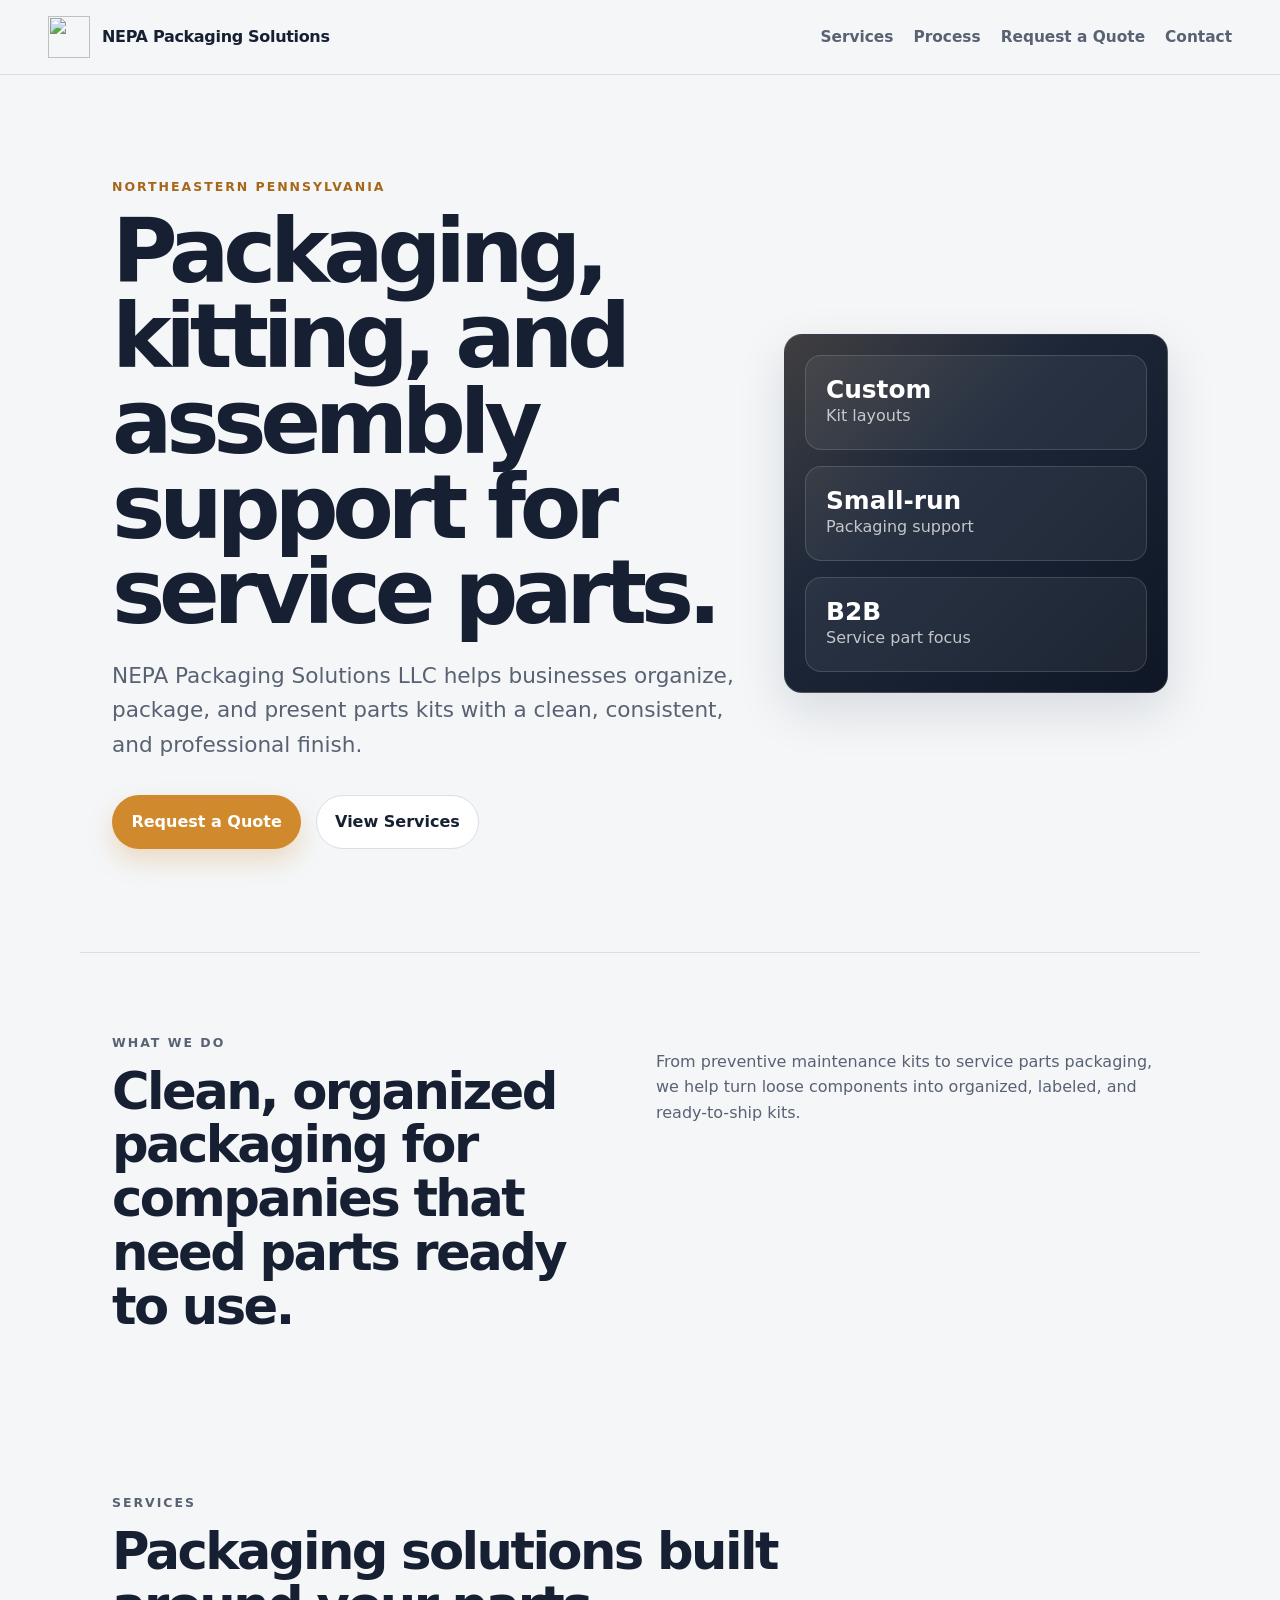
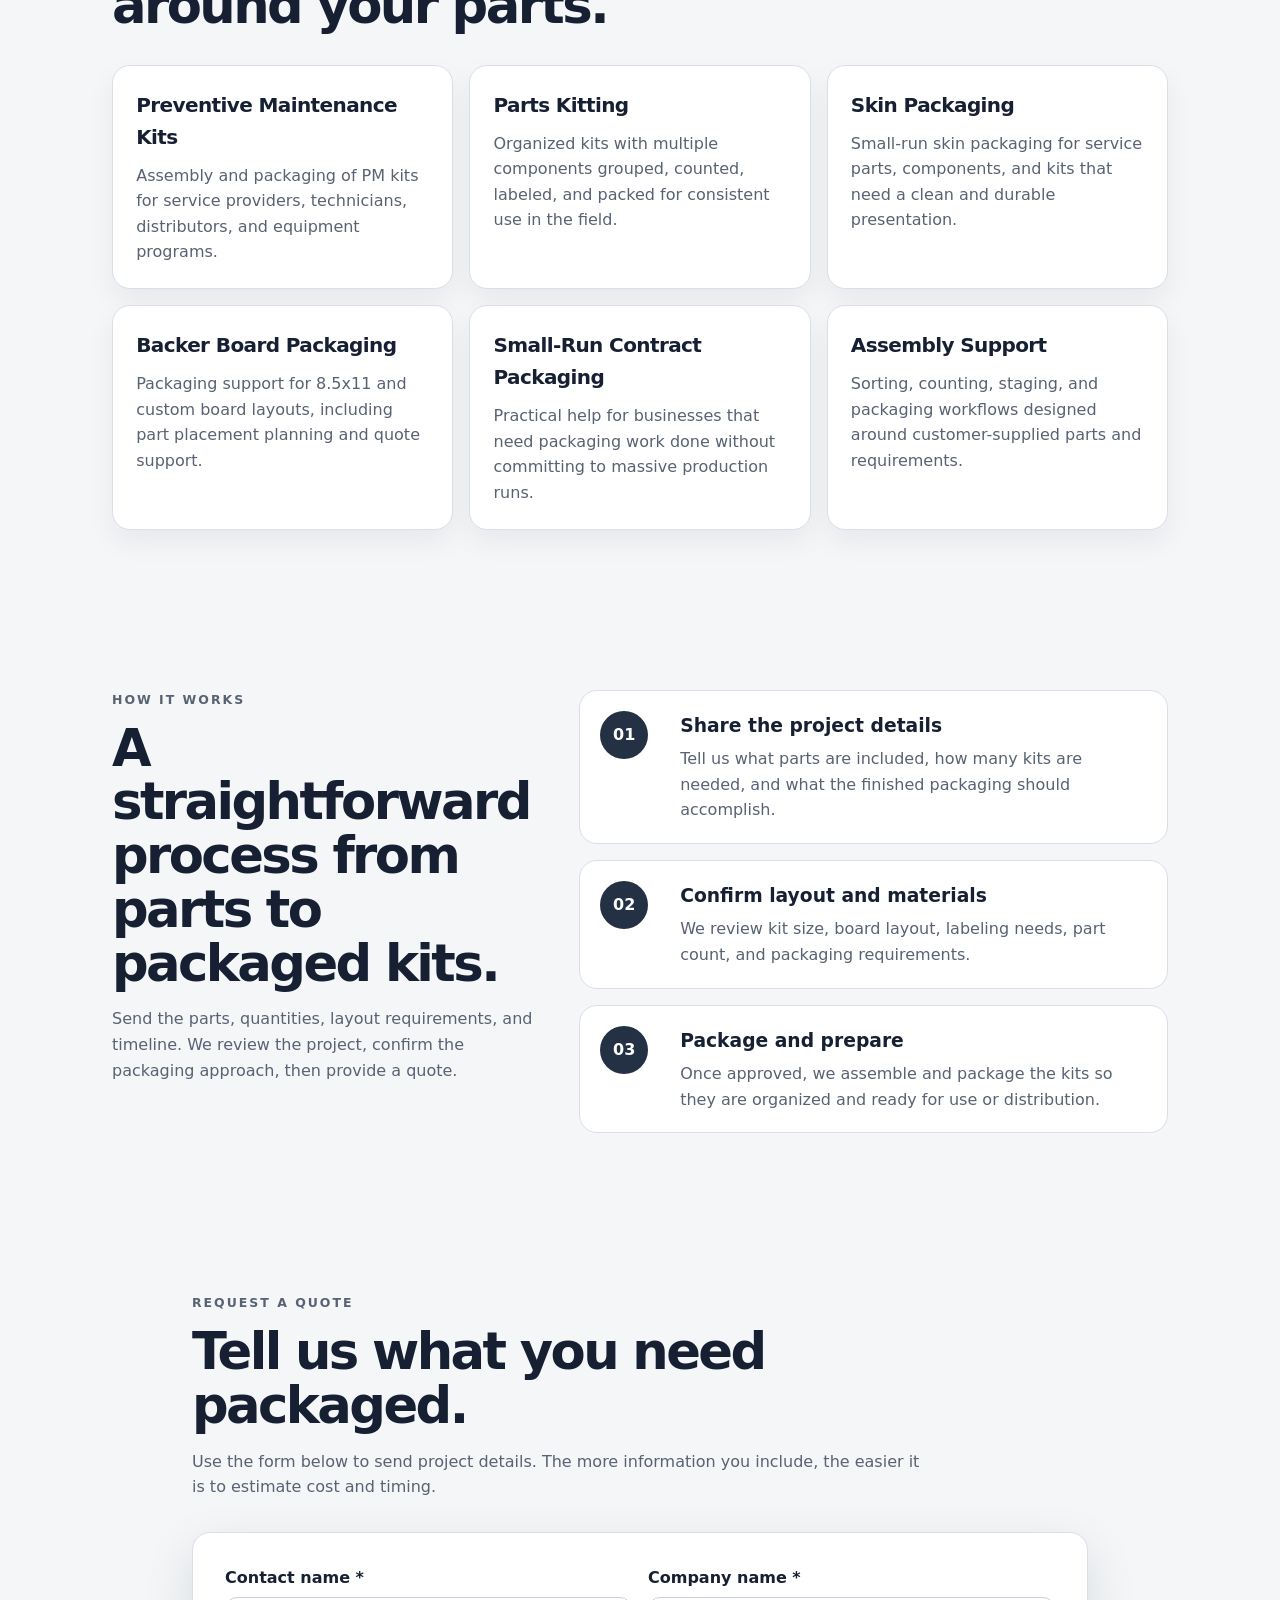
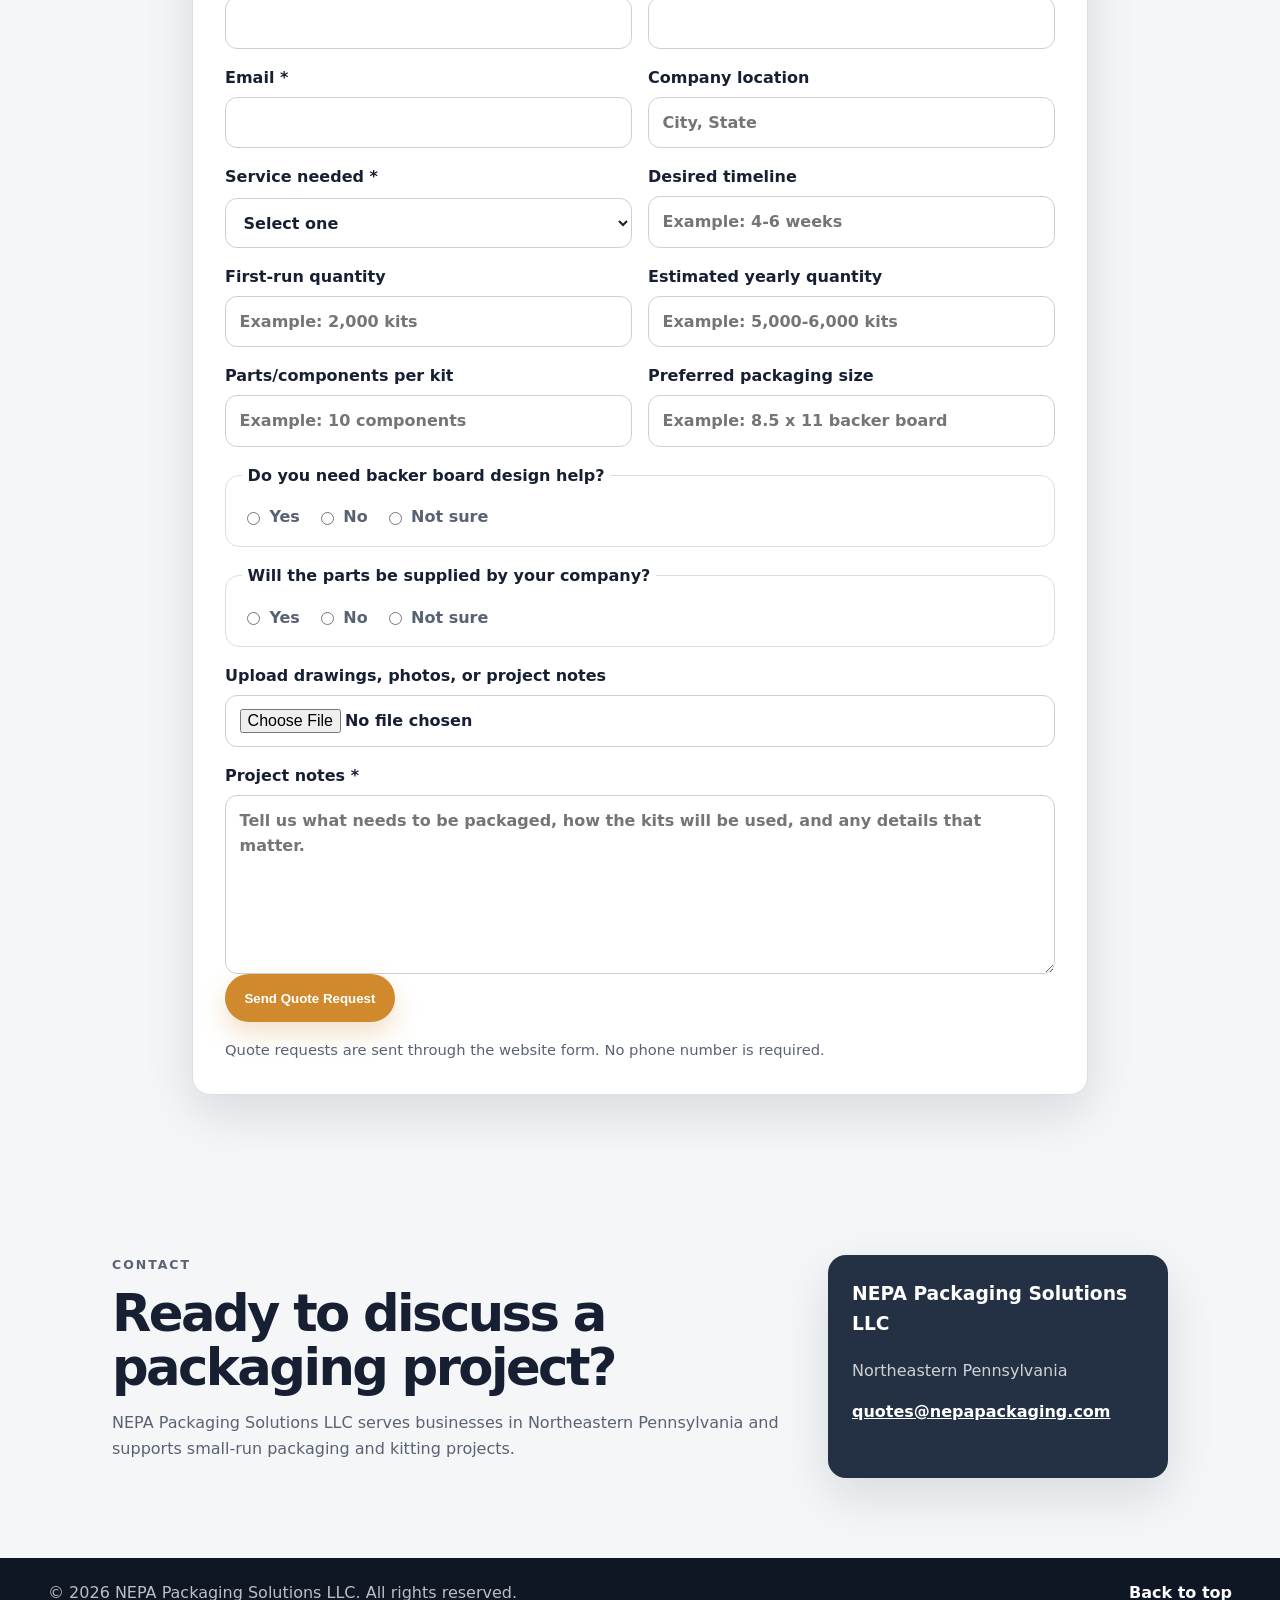
==== index.html @ ae26d5a8 "Add files via upload" ====
<!doctype html>
<html lang="en">
<head>
  <meta charset="utf-8">
  <meta name="viewport" content="width=device-width, initial-scale=1">
  <title>NEPA Packaging Solutions LLC | Packaging & Kitting Services</title>
  <meta name="description" content="NEPA Packaging Solutions LLC provides custom kitting, skin packaging, preventive maintenance kit assembly, and small-run packaging support in Northeastern Pennsylvania.">
  <meta name="theme-color" content="#172033">
  <link rel="icon" href="assets/mark.svg" type="image/svg+xml">
  <link rel="stylesheet" href="styles.css">
</head>
<body>
  <header class="site-header">
    <a class="brand" href="#top" aria-label="NEPA Packaging Solutions home">
      <img src="assets/mark.svg" alt="" class="brand-mark">
      <span>NEPA Packaging Solutions</span>
    </a>

    <button class="nav-toggle" aria-label="Open navigation" aria-expanded="false">
      <span></span>
      <span></span>
      <span></span>
    </button>

    <nav class="site-nav" aria-label="Main navigation">
      <a href="#services">Services</a>
      <a href="#process">Process</a>
      <a href="#quote">Request a Quote</a>
      <a href="#contact">Contact</a>
    </nav>
  </header>

  <main id="top">
    <section class="hero">
      <div class="hero-content">
        <p class="eyebrow">Northeastern Pennsylvania</p>
        <h1>Packaging, kitting, and assembly support for service parts.</h1>
        <p class="hero-copy">
          NEPA Packaging Solutions LLC helps businesses organize, package, and present parts kits with a clean, consistent, and professional finish.
        </p>
        <div class="hero-actions">
          <a class="button button-primary" href="#quote">Request a Quote</a>
          <a class="button button-secondary" href="#services">View Services</a>
        </div>
      </div>

      <div class="hero-card" aria-label="Service highlights">
        <div class="stat">
          <strong>Custom</strong>
          <span>Kit layouts</span>
        </div>
        <div class="stat">
          <strong>Small-run</strong>
          <span>Packaging support</span>
        </div>
        <div class="stat">
          <strong>B2B</strong>
          <span>Service part focus</span>
        </div>
      </div>
    </section>

    <section class="section intro">
      <div>
        <p class="eyebrow">What we do</p>
        <h2>Clean, organized packaging for companies that need parts ready to use.</h2>
      </div>
      <p>
        From preventive maintenance kits to service parts packaging, we help turn loose components into organized, labeled, and ready-to-ship kits.
      </p>
    </section>

    <section class="section" id="services">
      <div class="section-heading">
        <p class="eyebrow">Services</p>
        <h2>Packaging solutions built around your parts.</h2>
      </div>

      <div class="card-grid">
        <article class="service-card">
          <h3>Preventive Maintenance Kits</h3>
          <p>Assembly and packaging of PM kits for service providers, technicians, distributors, and equipment programs.</p>
        </article>

        <article class="service-card">
          <h3>Parts Kitting</h3>
          <p>Organized kits with multiple components grouped, counted, labeled, and packed for consistent use in the field.</p>
        </article>

        <article class="service-card">
          <h3>Skin Packaging</h3>
          <p>Small-run skin packaging for service parts, components, and kits that need a clean and durable presentation.</p>
        </article>

        <article class="service-card">
          <h3>Backer Board Packaging</h3>
          <p>Packaging support for 8.5x11 and custom board layouts, including part placement planning and quote support.</p>
        </article>

        <article class="service-card">
          <h3>Small-Run Contract Packaging</h3>
          <p>Practical help for businesses that need packaging work done without committing to massive production runs.</p>
        </article>

        <article class="service-card">
          <h3>Assembly Support</h3>
          <p>Sorting, counting, staging, and packaging workflows designed around customer-supplied parts and requirements.</p>
        </article>
      </div>
    </section>

    <section class="section split" id="process">
      <div>
        <p class="eyebrow">How it works</p>
        <h2>A straightforward process from parts to packaged kits.</h2>
        <p>
          Send the parts, quantities, layout requirements, and timeline. We review the project, confirm the packaging approach, then provide a quote.
        </p>
      </div>

      <ol class="process-list">
        <li>
          <span>01</span>
          <div>
            <h3>Share the project details</h3>
            <p>Tell us what parts are included, how many kits are needed, and what the finished packaging should accomplish.</p>
          </div>
        </li>
        <li>
          <span>02</span>
          <div>
            <h3>Confirm layout and materials</h3>
            <p>We review kit size, board layout, labeling needs, part count, and packaging requirements.</p>
          </div>
        </li>
        <li>
          <span>03</span>
          <div>
            <h3>Package and prepare</h3>
            <p>Once approved, we assemble and package the kits so they are organized and ready for use or distribution.</p>
          </div>
        </li>
      </ol>
    </section>

    <section class="section quote-section" id="quote">
      <div class="section-heading">
        <p class="eyebrow">Request a quote</p>
        <h2>Tell us what you need packaged.</h2>
        <p>Use the form below to send project details. The more information you include, the easier it is to estimate cost and timing.</p>
      </div>

      <form class="quote-form" name="quote-request" method="POST" data-netlify="true" data-netlify-honeypot="bot-field" action="/thank-you.html" enctype="multipart/form-data">
        <input type="hidden" name="form-name" value="quote-request">
        <p class="hidden">
          <label>Do not fill this out: <input name="bot-field"></label>
        </p>

        <div class="form-grid">
          <label>
            Contact name *
            <input type="text" name="contact-name" autocomplete="name" required>
          </label>

          <label>
            Company name *
            <input type="text" name="company-name" autocomplete="organization" required>
          </label>

          <label>
            Email *
            <input type="email" name="email" autocomplete="email" required>
          </label>

          <label>
            Company location
            <input type="text" name="company-location" placeholder="City, State">
          </label>

          <label>
            Service needed *
            <select name="service-needed" required>
              <option value="">Select one</option>
              <option>Preventive maintenance kit assembly</option>
              <option>Parts kitting</option>
              <option>Skin packaging</option>
              <option>Backer board packaging</option>
              <option>Small-run contract packaging</option>
              <option>Not sure yet</option>
            </select>
          </label>

          <label>
            Desired timeline
            <input type="text" name="timeline" placeholder="Example: 4-6 weeks">
          </label>

          <label>
            First-run quantity
            <input type="text" name="first-run-quantity" placeholder="Example: 2,000 kits">
          </label>

          <label>
            Estimated yearly quantity
            <input type="text" name="yearly-quantity" placeholder="Example: 5,000-6,000 kits">
          </label>

          <label>
            Parts/components per kit
            <input type="text" name="parts-per-kit" placeholder="Example: 10 components">
          </label>

          <label>
            Preferred packaging size
            <input type="text" name="packaging-size" placeholder="Example: 8.5 x 11 backer board">
          </label>
        </div>

        <fieldset>
          <legend>Do you need backer board design help?</legend>
          <label class="radio-option"><input type="radio" name="design-help" value="Yes"> Yes</label>
          <label class="radio-option"><input type="radio" name="design-help" value="No"> No</label>
          <label class="radio-option"><input type="radio" name="design-help" value="Not sure"> Not sure</label>
        </fieldset>

        <fieldset>
          <legend>Will the parts be supplied by your company?</legend>
          <label class="radio-option"><input type="radio" name="parts-supplied" value="Yes"> Yes</label>
          <label class="radio-option"><input type="radio" name="parts-supplied" value="No"> No</label>
          <label class="radio-option"><input type="radio" name="parts-supplied" value="Not sure"> Not sure</label>
        </fieldset>

        <label>
          Upload drawings, photos, or project notes
          <input type="file" name="project-file" accept=".pdf,.jpg,.jpeg,.png,.doc,.docx,.xls,.xlsx">
        </label>

        <label>
          Project notes *
          <textarea name="project-notes" rows="6" placeholder="Tell us what needs to be packaged, how the kits will be used, and any details that matter." required></textarea>
        </label>

        <button class="button button-primary" type="submit">Send Quote Request</button>
        <p class="form-note">Quote requests are sent through the website form. No phone number is required.</p>
      </form>
    </section>

    <section class="section contact-section" id="contact">
      <div>
        <p class="eyebrow">Contact</p>
        <h2>Ready to discuss a packaging project?</h2>
        <p>
          NEPA Packaging Solutions LLC serves businesses in Northeastern Pennsylvania and supports small-run packaging and kitting projects.
        </p>
      </div>

      <div class="contact-card">
        <h3>NEPA Packaging Solutions LLC</h3>
        <p>Northeastern Pennsylvania</p>
        <p><a href="mailto:quotes@nepapackaging.com">quotes@nepapackaging.com</a></p>
      </div>
    </section>
  </main>

  <footer class="site-footer">
    <p>&copy; <span id="year"></span> NEPA Packaging Solutions LLC. All rights reserved.</p>
    <a href="#top">Back to top</a>
  </footer>

  <script src="script.js"></script>
</body>
</html>
---- styles.css ----
:root {
  --bg: #f4f6f8;
  --surface: #ffffff;
  --ink: #172033;
  --muted: #596273;
  --line: #d9dee8;
  --accent: #d08a2d;
  --accent-dark: #a76719;
  --industrial: #243044;
  --industrial-2: #0f1725;
  --success: #1f6f4a;
  --shadow: 0 18px 50px rgba(15, 23, 37, 0.12);
  --radius: 18px;
  --max-width: 1120px;
}

* {
  box-sizing: border-box;
}

html {
  scroll-behavior: smooth;
}

body {
  margin: 0;
  font-family: ui-sans-serif, system-ui, -apple-system, BlinkMacSystemFont, "Segoe UI", sans-serif;
  color: var(--ink);
  background: var(--bg);
  line-height: 1.6;
}

img {
  max-width: 100%;
  display: block;
}

a {
  color: inherit;
}

.site-header {
  position: sticky;
  top: 0;
  z-index: 20;
  display: flex;
  align-items: center;
  justify-content: space-between;
  gap: 1.5rem;
  padding: 1rem clamp(1rem, 4vw, 3rem);
  background: rgba(244, 246, 248, 0.92);
  border-bottom: 1px solid var(--line);
  backdrop-filter: blur(14px);
}

.brand {
  display: inline-flex;
  align-items: center;
  gap: 0.75rem;
  text-decoration: none;
  font-weight: 800;
  letter-spacing: -0.02em;
}

.brand-mark {
  width: 42px;
  height: 42px;
}

.site-nav {
  display: flex;
  align-items: center;
  gap: 1.25rem;
  color: var(--muted);
  font-size: 0.96rem;
  font-weight: 650;
}

.site-nav a {
  text-decoration: none;
}

.site-nav a:hover {
  color: var(--ink);
}

.nav-toggle {
  display: none;
  width: 44px;
  height: 44px;
  border: 1px solid var(--line);
  border-radius: 12px;
  background: var(--surface);
}

.nav-toggle span {
  display: block;
  width: 20px;
  height: 2px;
  margin: 4px auto;
  background: var(--ink);
  border-radius: 999px;
}

.hero {
  display: grid;
  grid-template-columns: minmax(0, 1.25fr) minmax(280px, 0.75fr);
  align-items: center;
  gap: 2rem;
  max-width: var(--max-width);
  margin: 0 auto;
  padding: clamp(4rem, 8vw, 7rem) clamp(1rem, 4vw, 2rem);
}

.hero-content h1 {
  max-width: 760px;
  margin: 0;
  font-size: clamp(2.5rem, 7vw, 5.8rem);
  line-height: 0.95;
  letter-spacing: -0.07em;
}

.hero-copy {
  max-width: 650px;
  margin: 1.5rem 0 0;
  color: var(--muted);
  font-size: clamp(1.08rem, 2vw, 1.35rem);
}

.eyebrow {
  margin: 0 0 0.75rem;
  color: var(--accent-dark);
  font-size: 0.78rem;
  font-weight: 850;
  letter-spacing: 0.16em;
  text-transform: uppercase;
}

.hero-actions {
  display: flex;
  flex-wrap: wrap;
  gap: 0.9rem;
  margin-top: 2rem;
}

.button {
  display: inline-flex;
  align-items: center;
  justify-content: center;
  min-height: 48px;
  padding: 0.85rem 1.15rem;
  border: 1px solid transparent;
  border-radius: 999px;
  font-weight: 800;
  text-decoration: none;
  cursor: pointer;
  transition: transform 160ms ease, box-shadow 160ms ease, background 160ms ease;
}

.button:hover {
  transform: translateY(-1px);
}

.button-primary {
  color: #ffffff;
  background: var(--accent);
  box-shadow: 0 12px 24px rgba(208, 138, 45, 0.25);
}

.button-primary:hover {
  background: var(--accent-dark);
}

.button-secondary {
  color: var(--ink);
  border-color: var(--line);
  background: var(--surface);
}

.hero-card {
  display: grid;
  gap: 1rem;
  padding: 1.25rem;
  border: 1px solid rgba(255,255,255,0.12);
  border-radius: var(--radius);
  background:
    linear-gradient(135deg, rgba(208, 138, 45, 0.16), transparent 40%),
    linear-gradient(135deg, var(--industrial), var(--industrial-2));
  box-shadow: var(--shadow);
}

.stat {
  padding: 1.25rem;
  border: 1px solid rgba(255,255,255,0.14);
  border-radius: 16px;
  background: rgba(255,255,255,0.06);
  color: #ffffff;
}

.stat strong {
  display: block;
  font-size: 1.55rem;
  line-height: 1.1;
}

.stat span {
  color: rgba(255,255,255,0.72);
}

.section {
  max-width: var(--max-width);
  margin: 0 auto;
  padding: clamp(3rem, 7vw, 5rem) clamp(1rem, 4vw, 2rem);
}

.intro {
  display: grid;
  grid-template-columns: 1fr 1fr;
  gap: 2rem;
  border-top: 1px solid var(--line);
}

.section h2 {
  margin: 0;
  font-size: clamp(2rem, 4vw, 3.4rem);
  line-height: 1.05;
  letter-spacing: -0.05em;
}

.section p {
  color: var(--muted);
}

.section-heading {
  max-width: 740px;
  margin-bottom: 2rem;
}

.card-grid {
  display: grid;
  grid-template-columns: repeat(3, minmax(0, 1fr));
  gap: 1rem;
}

.service-card {
  padding: 1.45rem;
  border: 1px solid var(--line);
  border-radius: var(--radius);
  background: var(--surface);
  box-shadow: 0 12px 28px rgba(15, 23, 37, 0.06);
}

.service-card h3 {
  margin: 0 0 0.6rem;
  font-size: 1.25rem;
  letter-spacing: -0.03em;
}

.service-card p {
  margin: 0;
}

.split {
  display: grid;
  grid-template-columns: 0.85fr 1.15fr;
  gap: 2rem;
  align-items: start;
}

.process-list {
  display: grid;
  gap: 1rem;
  padding: 0;
  margin: 0;
  list-style: none;
}

.process-list li {
  display: grid;
  grid-template-columns: 64px 1fr;
  gap: 1rem;
  padding: 1.25rem;
  border: 1px solid var(--line);
  border-radius: var(--radius);
  background: var(--surface);
}

.process-list span {
  display: inline-flex;
  align-items: center;
  justify-content: center;
  width: 48px;
  height: 48px;
  border-radius: 999px;
  color: #ffffff;
  background: var(--industrial);
  font-weight: 850;
}

.process-list h3 {
  margin: 0 0 0.35rem;
}

.process-list p {
  margin: 0;
}

.quote-section {
  max-width: 960px;
}

.quote-form {
  padding: clamp(1rem, 4vw, 2rem);
  border: 1px solid var(--line);
  border-radius: var(--radius);
  background: var(--surface);
  box-shadow: var(--shadow);
}

.form-grid {
  display: grid;
  grid-template-columns: repeat(2, minmax(0, 1fr));
  gap: 1rem;
}

label,
legend {
  font-weight: 750;
}

label {
  display: grid;
  gap: 0.4rem;
}

input,
select,
textarea {
  width: 100%;
  min-height: 46px;
  padding: 0.75rem 0.85rem;
  border: 1px solid #c9cfdb;
  border-radius: 12px;
  color: var(--ink);
  background: #ffffff;
  font: inherit;
}

textarea {
  resize: vertical;
}

input:focus,
select:focus,
textarea:focus {
  outline: 3px solid rgba(208, 138, 45, 0.22);
  border-color: var(--accent);
}

fieldset {
  display: flex;
  flex-wrap: wrap;
  gap: 0.75rem 1rem;
  margin: 1rem 0;
  padding: 1rem;
  border: 1px solid var(--line);
  border-radius: 14px;
}

legend {
  padding: 0 0.35rem;
}

.radio-option {
  display: inline-flex;
  align-items: center;
  gap: 0.4rem;
  color: var(--muted);
  font-weight: 650;
}

.radio-option input {
  width: auto;
  min-height: auto;
}

.quote-form > label {
  margin-top: 1rem;
}

.form-note {
  margin: 1rem 0 0;
  font-size: 0.92rem;
}

.hidden {
  display: none;
}

.contact-section {
  display: grid;
  grid-template-columns: 1fr 340px;
  gap: 2rem;
  align-items: stretch;
}

.contact-card {
  padding: 1.5rem;
  border-radius: var(--radius);
  color: #ffffff;
  background: var(--industrial);
  box-shadow: var(--shadow);
}

.contact-card h3 {
  margin-top: 0;
}

.contact-card p {
  color: rgba(255,255,255,0.78);
}

.contact-card a {
  color: #ffffff;
  font-weight: 800;
}

.site-footer {
  display: flex;
  align-items: center;
  justify-content: space-between;
  gap: 1rem;
  padding: 1.4rem clamp(1rem, 4vw, 3rem);
  color: rgba(255,255,255,0.72);
  background: var(--industrial-2);
}

.site-footer p {
  margin: 0;
}

.site-footer a {
  color: #ffffff;
  text-decoration: none;
  font-weight: 750;
}

.thank-you-main {
  min-height: 70vh;
  display: grid;
  place-items: center;
  padding: 2rem;
}

.thank-you-card {
  max-width: 680px;
  padding: clamp(1.5rem, 5vw, 3rem);
  border-radius: var(--radius);
  background: var(--surface);
  box-shadow: var(--shadow);
  text-align: center;
}

.thank-you-card h1 {
  margin: 0;
  font-size: clamp(2.2rem, 6vw, 4rem);
  letter-spacing: -0.06em;
}

.thank-you-card p {
  color: var(--muted);
}

@media (max-width: 850px) {
  .nav-toggle {
    display: inline-block;
  }

  .site-nav {
    position: absolute;
    top: calc(100% + 1px);
    left: 0;
    right: 0;
    display: none;
    flex-direction: column;
    align-items: stretch;
    gap: 0;
    padding: 0.75rem;
    background: var(--surface);
    border-bottom: 1px solid var(--line);
  }

  .site-nav.is-open {
    display: flex;
  }

  .site-nav a {
    padding: 0.85rem;
    border-radius: 12px;
  }

  .hero,
  .intro,
  .split,
  .contact-section {
    grid-template-columns: 1fr;
  }

  .card-grid {
    grid-template-columns: repeat(2, minmax(0, 1fr));
  }

  .hero {
    padding-top: 3rem;
  }
}

@media (max-width: 560px) {
  .brand span {
    font-size: 0.95rem;
  }

  .card-grid,
  .form-grid {
    grid-template-columns: 1fr;
  }

  .hero-actions {
    flex-direction: column;
  }

  .button {
    width: 100%;
  }

  .process-list li {
    grid-template-columns: 1fr;
  }

  .site-footer {
    flex-direction: column;
    align-items: flex-start;
  }
}
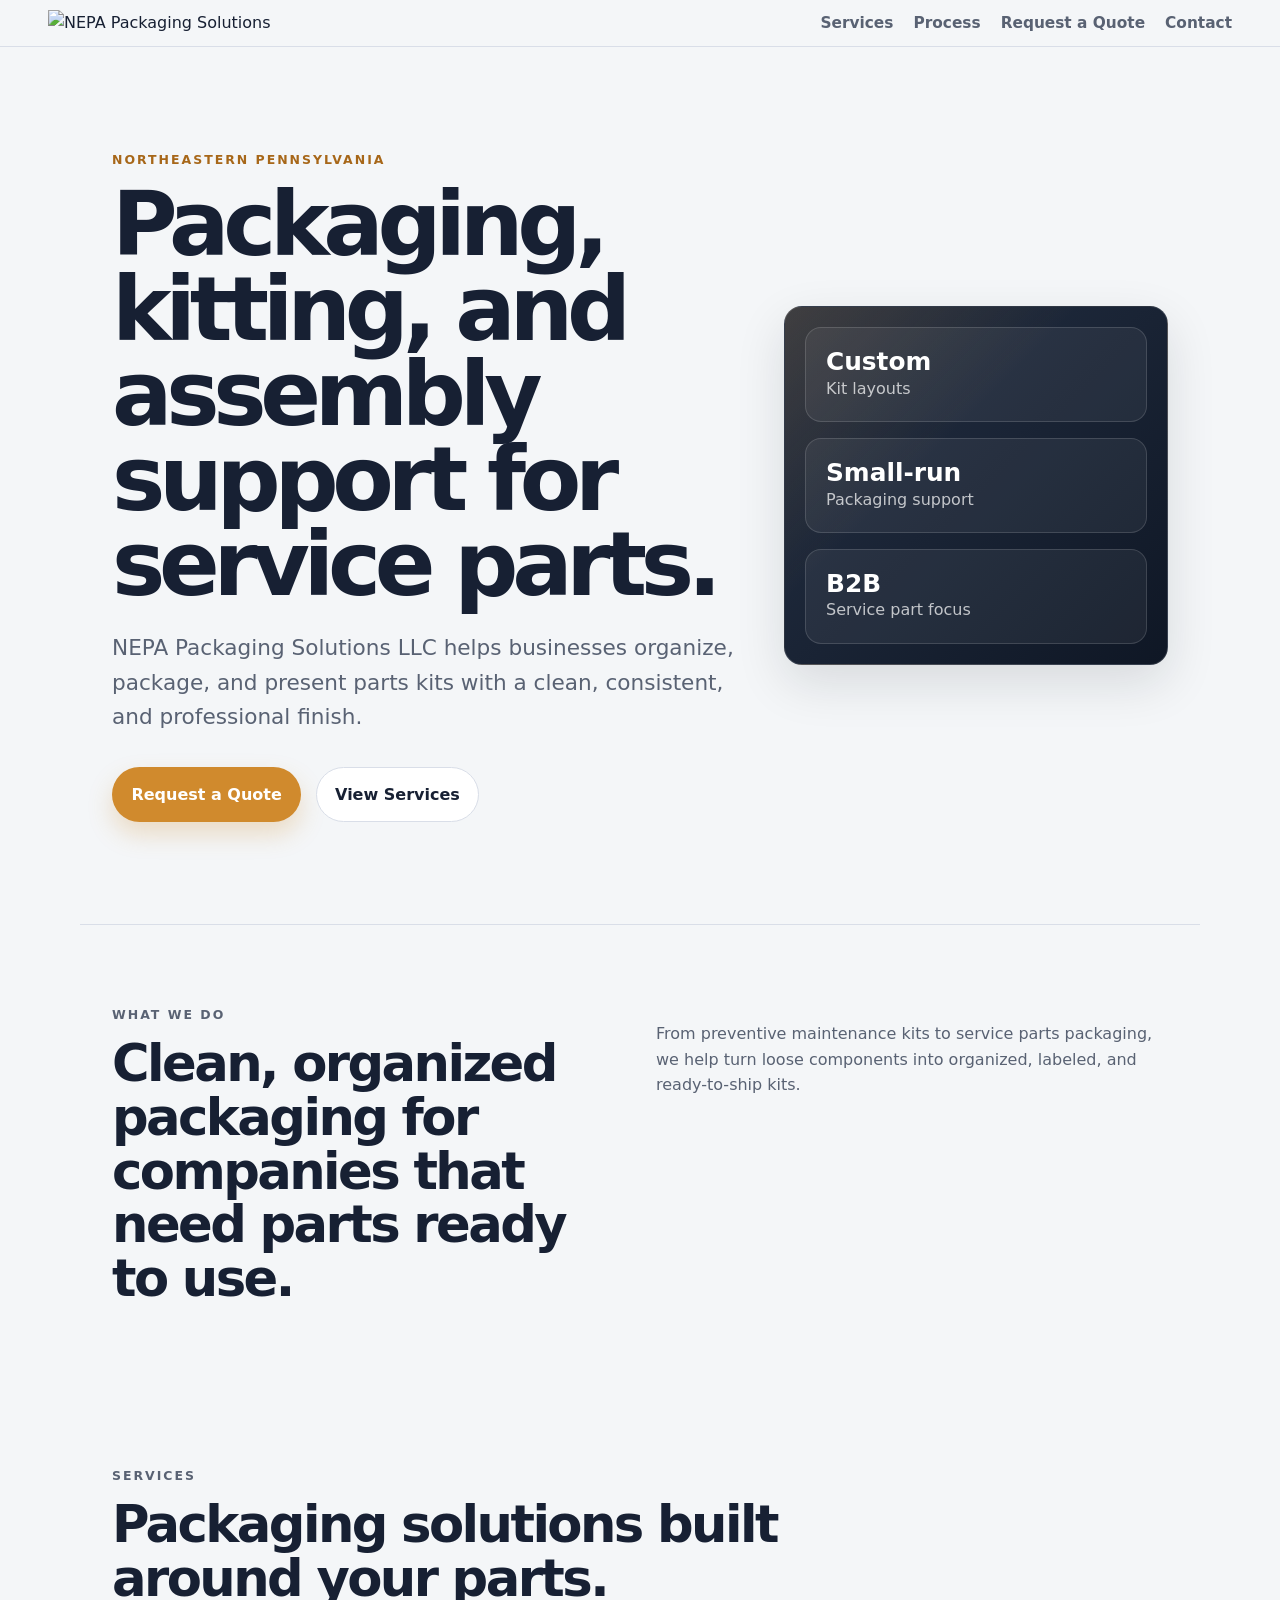
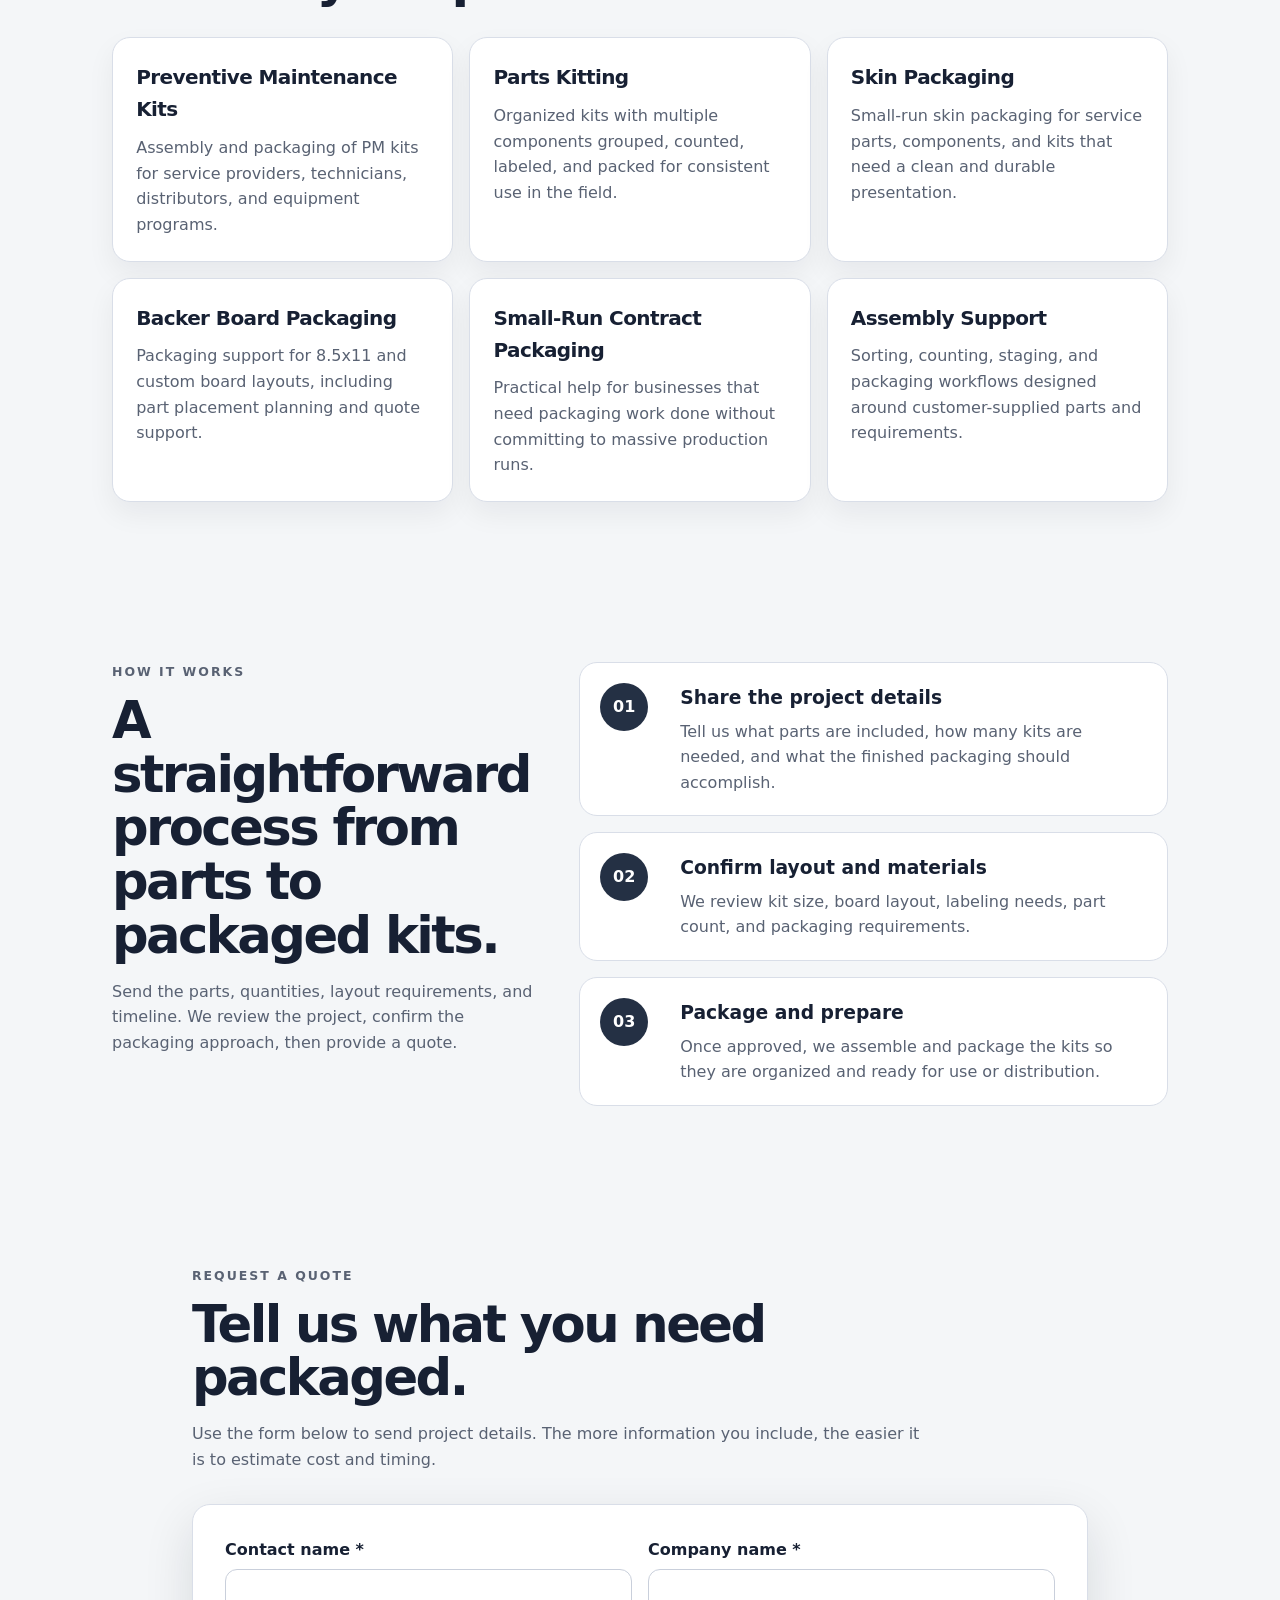
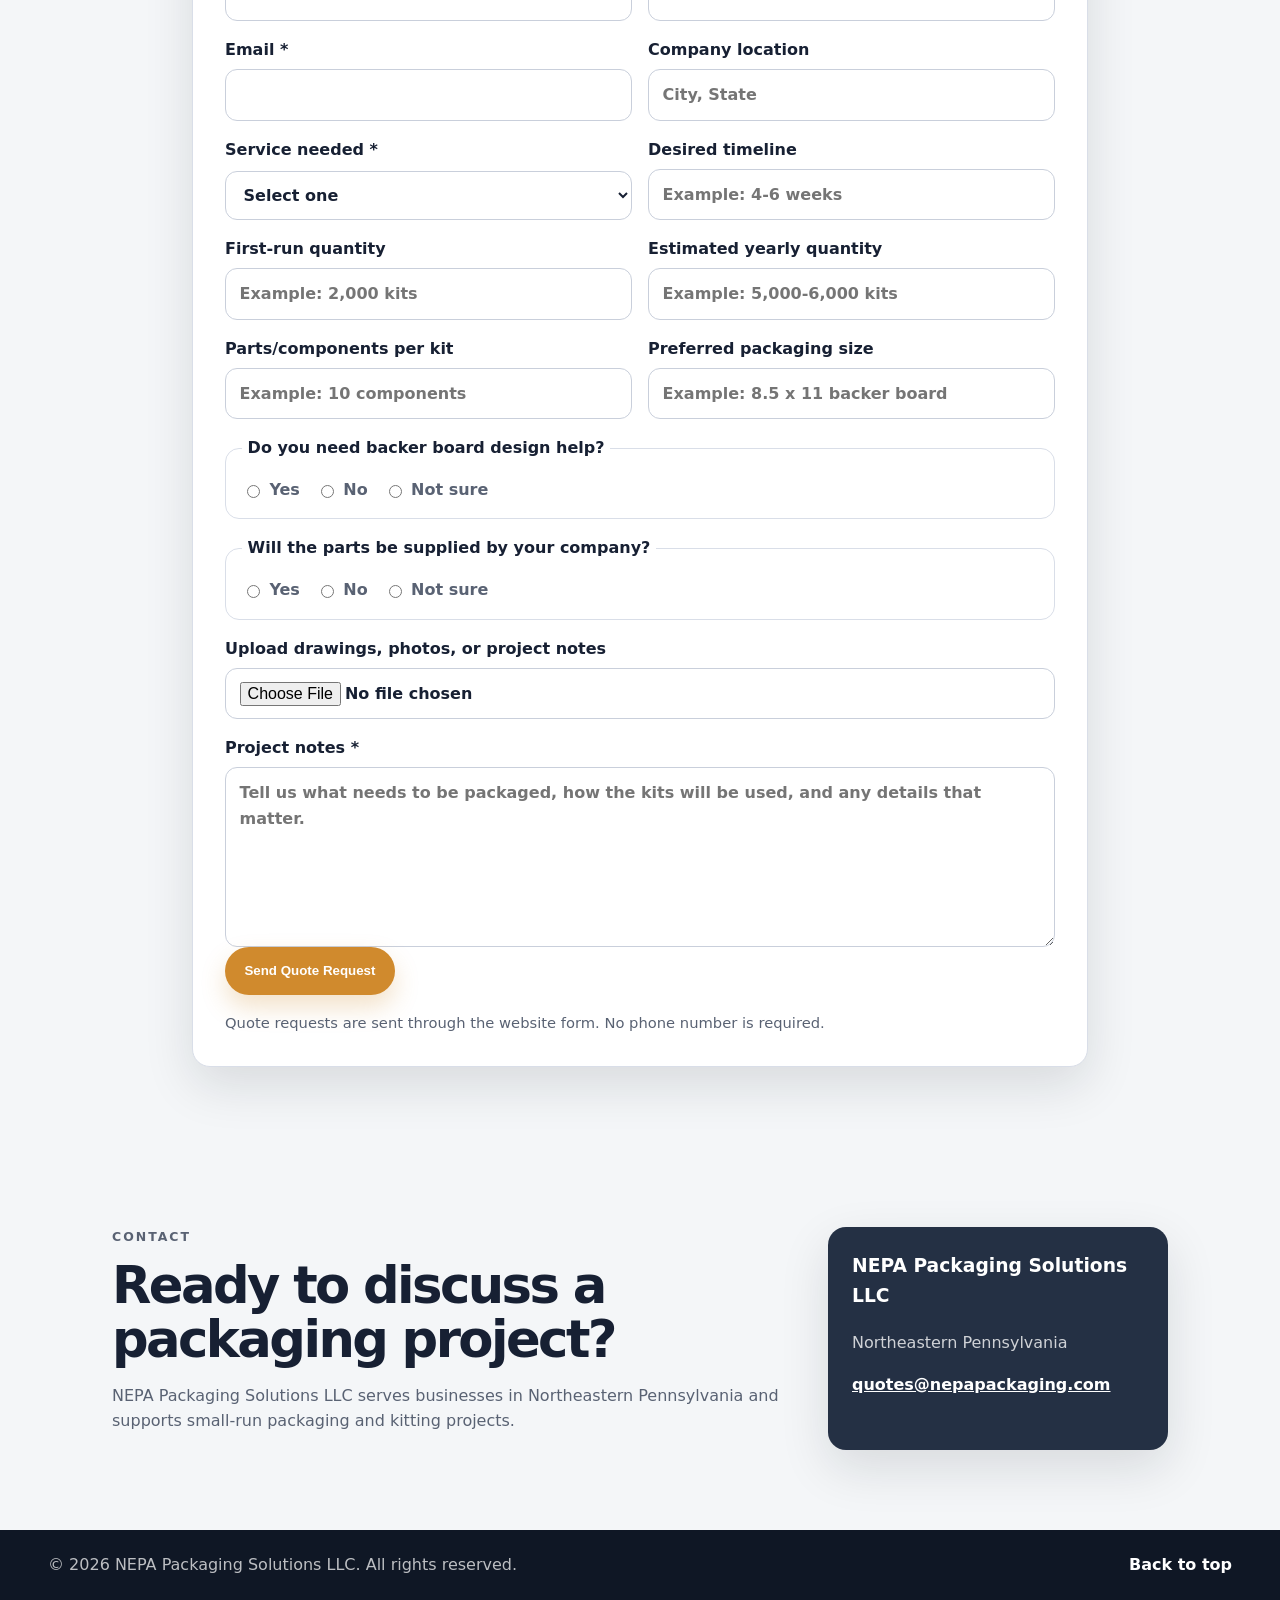
==== commit 369c44b1: "Add files via upload" ====
--- a/index.html
+++ b/index.html
@@ -6,14 +6,13 @@
   <title>NEPA Packaging Solutions LLC | Packaging & Kitting Services</title>
   <meta name="description" content="NEPA Packaging Solutions LLC provides custom kitting, skin packaging, preventive maintenance kit assembly, and small-run packaging support in Northeastern Pennsylvania.">
   <meta name="theme-color" content="#172033">
-  <link rel="icon" href="assets/mark.svg" type="image/svg+xml">
+  <link rel="icon" href="assets/nepa-packaging-solutions-logo.png" type="image/png">
   <link rel="stylesheet" href="styles.css">
 </head>
 <body>
   <header class="site-header">
     <a class="brand" href="#top" aria-label="NEPA Packaging Solutions home">
-      <img src="assets/mark.svg" alt="" class="brand-mark">
-      <span>NEPA Packaging Solutions</span>
+      <img src="assets/nepa-packaging-solutions-logo.png" alt="NEPA Packaging Solutions" class="brand-logo">
     </a>
 
     <button class="nav-toggle" aria-label="Open navigation" aria-expanded="false">
@@ -150,7 +149,7 @@
         <p>Use the form below to send project details. The more information you include, the easier it is to estimate cost and timing.</p>
       </div>
 
-      <form class="quote-form" name="quote-request" method="POST" data-netlify="true" data-netlify-honeypot="bot-field" action="/thank-you.html" enctype="multipart/form-data">
+      <form class="quote-form" name="quote-request" method="POST" netlify netlify-honeypot="bot-field" action="/thank-you.html" enctype="multipart/form-data">
         <input type="hidden" name="form-name" value="quote-request">
         <p class="hidden">
           <label>Do not fill this out: <input name="bot-field"></label>
--- a/styles.css
+++ b/styles.css
@@ -8,19 +8,14 @@
   --accent-dark: #a76719;
   --industrial: #243044;
   --industrial-2: #0f1725;
-  --success: #1f6f4a;
   --shadow: 0 18px 50px rgba(15, 23, 37, 0.12);
   --radius: 18px;
   --max-width: 1120px;
 }
 
-* {
-  box-sizing: border-box;
-}
-
-html {
-  scroll-behavior: smooth;
-}
+* { box-sizing: border-box; }
+
+html { scroll-behavior: smooth; }
 
 body {
   margin: 0;
@@ -35,9 +30,7 @@
   display: block;
 }
 
-a {
-  color: inherit;
-}
+a { color: inherit; }
 
 .site-header {
   position: sticky;
@@ -47,8 +40,8 @@
   align-items: center;
   justify-content: space-between;
   gap: 1.5rem;
-  padding: 1rem clamp(1rem, 4vw, 3rem);
-  background: rgba(244, 246, 248, 0.92);
+  padding: 0.65rem clamp(1rem, 4vw, 3rem);
+  background: rgba(244, 246, 248, 0.94);
   border-bottom: 1px solid var(--line);
   backdrop-filter: blur(14px);
 }
@@ -56,15 +49,15 @@
 .brand {
   display: inline-flex;
   align-items: center;
-  gap: 0.75rem;
   text-decoration: none;
-  font-weight: 800;
-  letter-spacing: -0.02em;
-}
-
-.brand-mark {
-  width: 42px;
-  height: 42px;
+}
+
+.brand-logo {
+  display: block;
+  width: min(310px, 58vw);
+  height: auto;
+  max-height: 74px;
+  object-fit: contain;
 }
 
 .site-nav {
@@ -76,13 +69,9 @@
   font-weight: 650;
 }
 
-.site-nav a {
-  text-decoration: none;
-}
-
-.site-nav a:hover {
-  color: var(--ink);
-}
+.site-nav a { text-decoration: none; }
+
+.site-nav a:hover { color: var(--ink); }
 
 .nav-toggle {
   display: none;
@@ -157,9 +146,7 @@
   transition: transform 160ms ease, box-shadow 160ms ease, background 160ms ease;
 }
 
-.button:hover {
-  transform: translateY(-1px);
-}
+.button:hover { transform: translateY(-1px); }
 
 .button-primary {
   color: #ffffff;
@@ -167,9 +154,7 @@
   box-shadow: 0 12px 24px rgba(208, 138, 45, 0.25);
 }
 
-.button-primary:hover {
-  background: var(--accent-dark);
-}
+.button-primary:hover { background: var(--accent-dark); }
 
 .button-secondary {
   color: var(--ink);
@@ -203,9 +188,7 @@
   line-height: 1.1;
 }
 
-.stat span {
-  color: rgba(255,255,255,0.72);
-}
+.stat span { color: rgba(255,255,255,0.72); }
 
 .section {
   max-width: var(--max-width);
@@ -227,9 +210,7 @@
   letter-spacing: -0.05em;
 }
 
-.section p {
-  color: var(--muted);
-}
+.section p { color: var(--muted); }
 
 .section-heading {
   max-width: 740px;
@@ -256,9 +237,7 @@
   letter-spacing: -0.03em;
 }
 
-.service-card p {
-  margin: 0;
-}
+.service-card p { margin: 0; }
 
 .split {
   display: grid;
@@ -297,17 +276,10 @@
   font-weight: 850;
 }
 
-.process-list h3 {
-  margin: 0 0 0.35rem;
-}
-
-.process-list p {
-  margin: 0;
-}
-
-.quote-section {
-  max-width: 960px;
-}
+.process-list h3 { margin: 0 0 0.35rem; }
+.process-list p { margin: 0; }
+
+.quote-section { max-width: 960px; }
 
 .quote-form {
   padding: clamp(1rem, 4vw, 2rem);
@@ -323,19 +295,14 @@
   gap: 1rem;
 }
 
-label,
-legend {
-  font-weight: 750;
-}
+label, legend { font-weight: 750; }
 
 label {
   display: grid;
   gap: 0.4rem;
 }
 
-input,
-select,
-textarea {
+input, select, textarea {
   width: 100%;
   min-height: 46px;
   padding: 0.75rem 0.85rem;
@@ -346,13 +313,9 @@
   font: inherit;
 }
 
-textarea {
-  resize: vertical;
-}
-
-input:focus,
-select:focus,
-textarea:focus {
+textarea { resize: vertical; }
+
+input:focus, select:focus, textarea:focus {
   outline: 3px solid rgba(208, 138, 45, 0.22);
   border-color: var(--accent);
 }
@@ -367,9 +330,7 @@
   border-radius: 14px;
 }
 
-legend {
-  padding: 0 0.35rem;
-}
+legend { padding: 0 0.35rem; }
 
 .radio-option {
   display: inline-flex;
@@ -384,18 +345,14 @@
   min-height: auto;
 }
 
-.quote-form > label {
-  margin-top: 1rem;
-}
+.quote-form > label { margin-top: 1rem; }
 
 .form-note {
   margin: 1rem 0 0;
   font-size: 0.92rem;
 }
 
-.hidden {
-  display: none;
-}
+.hidden { display: none; }
 
 .contact-section {
   display: grid;
@@ -412,13 +369,8 @@
   box-shadow: var(--shadow);
 }
 
-.contact-card h3 {
-  margin-top: 0;
-}
-
-.contact-card p {
-  color: rgba(255,255,255,0.78);
-}
+.contact-card h3 { margin-top: 0; }
+.contact-card p { color: rgba(255,255,255,0.78); }
 
 .contact-card a {
   color: #ffffff;
@@ -435,9 +387,7 @@
   background: var(--industrial-2);
 }
 
-.site-footer p {
-  margin: 0;
-}
+.site-footer p { margin: 0; }
 
 .site-footer a {
   color: #ffffff;
@@ -467,14 +417,10 @@
   letter-spacing: -0.06em;
 }
 
-.thank-you-card p {
-  color: var(--muted);
-}
+.thank-you-card p { color: var(--muted); }
 
 @media (max-width: 850px) {
-  .nav-toggle {
-    display: inline-block;
-  }
+  .nav-toggle { display: inline-block; }
 
   .site-nav {
     position: absolute;
@@ -490,19 +436,14 @@
     border-bottom: 1px solid var(--line);
   }
 
-  .site-nav.is-open {
-    display: flex;
-  }
+  .site-nav.is-open { display: flex; }
 
   .site-nav a {
     padding: 0.85rem;
     border-radius: 12px;
   }
 
-  .hero,
-  .intro,
-  .split,
-  .contact-section {
+  .hero, .intro, .split, .contact-section {
     grid-template-columns: 1fr;
   }
 
@@ -510,32 +451,24 @@
     grid-template-columns: repeat(2, minmax(0, 1fr));
   }
 
-  .hero {
-    padding-top: 3rem;
-  }
+  .hero { padding-top: 3rem; }
 }
 
 @media (max-width: 560px) {
-  .brand span {
-    font-size: 0.95rem;
-  }
-
-  .card-grid,
-  .form-grid {
+  .brand-logo {
+    width: min(240px, 68vw);
+    max-height: 62px;
+  }
+
+  .card-grid, .form-grid {
     grid-template-columns: 1fr;
   }
 
-  .hero-actions {
-    flex-direction: column;
-  }
-
-  .button {
-    width: 100%;
-  }
-
-  .process-list li {
-    grid-template-columns: 1fr;
-  }
+  .hero-actions { flex-direction: column; }
+
+  .button { width: 100%; }
+
+  .process-list li { grid-template-columns: 1fr; }
 
   .site-footer {
     flex-direction: column;
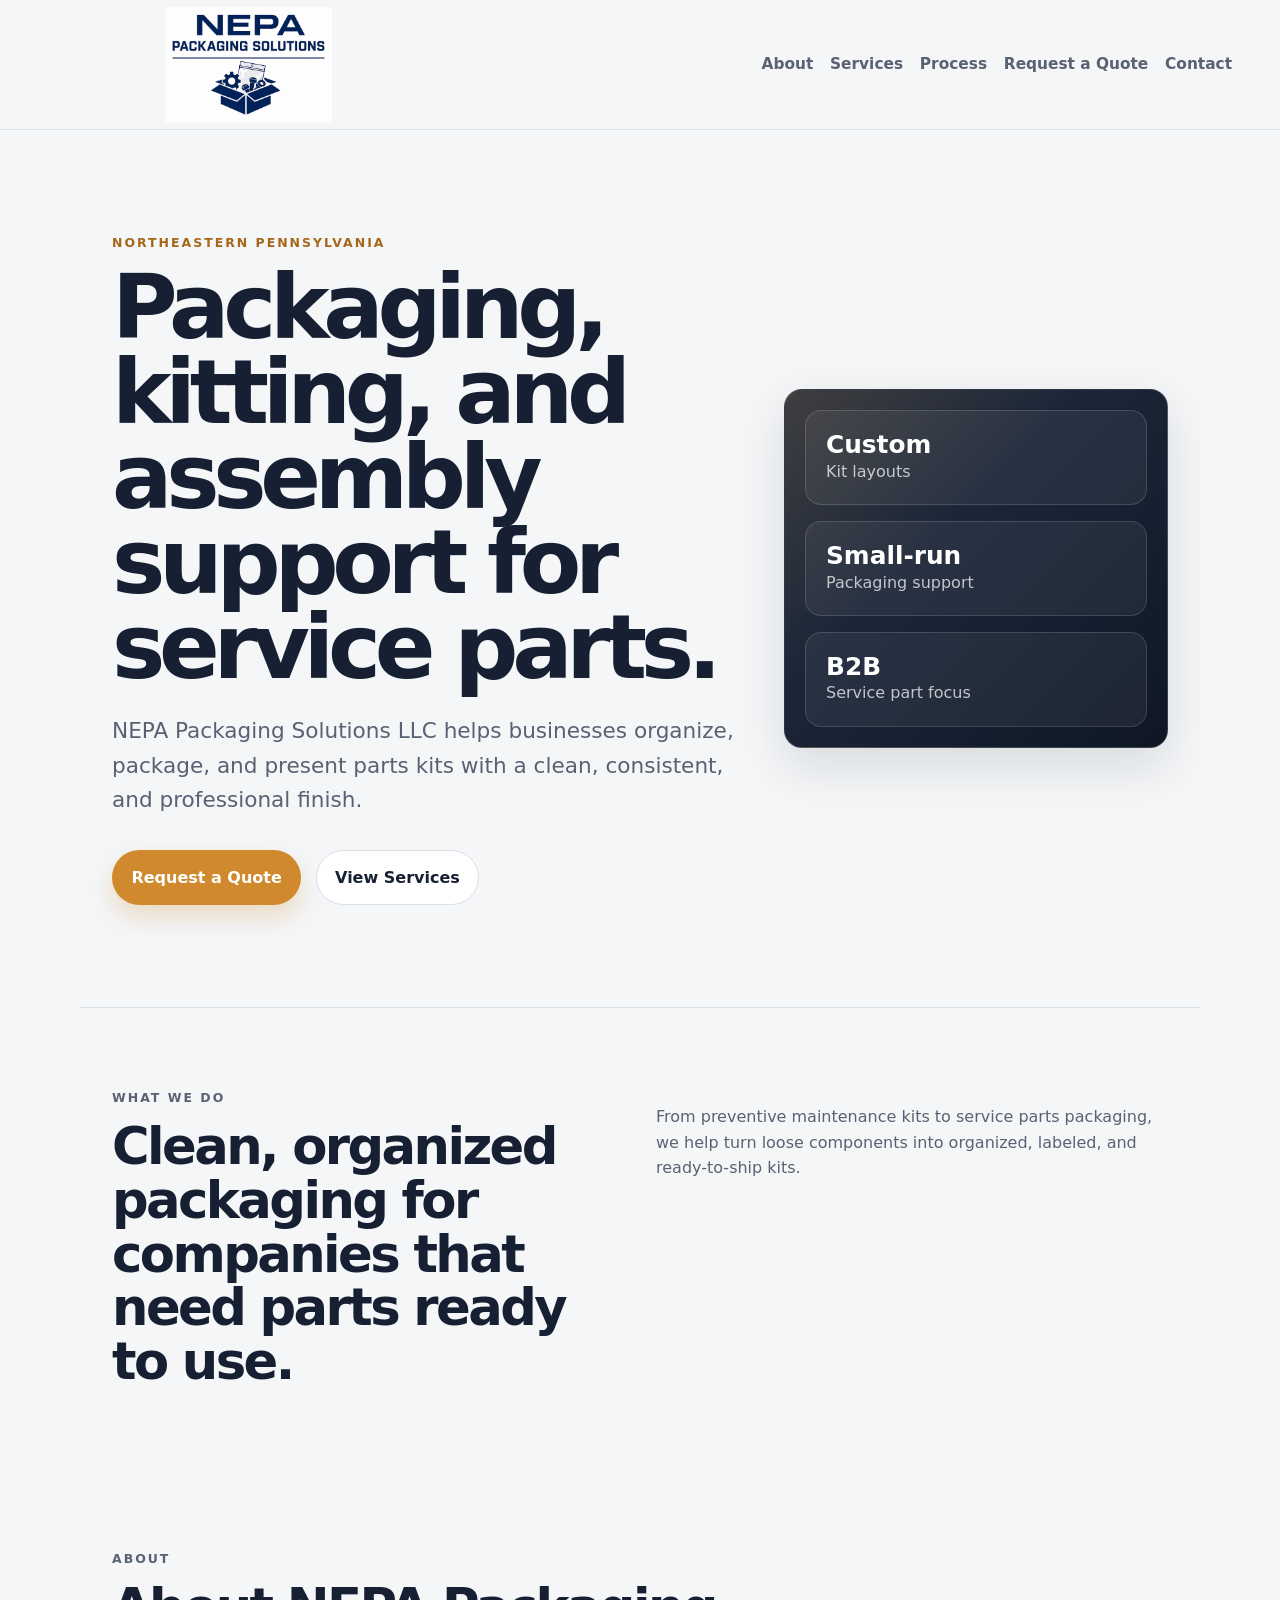
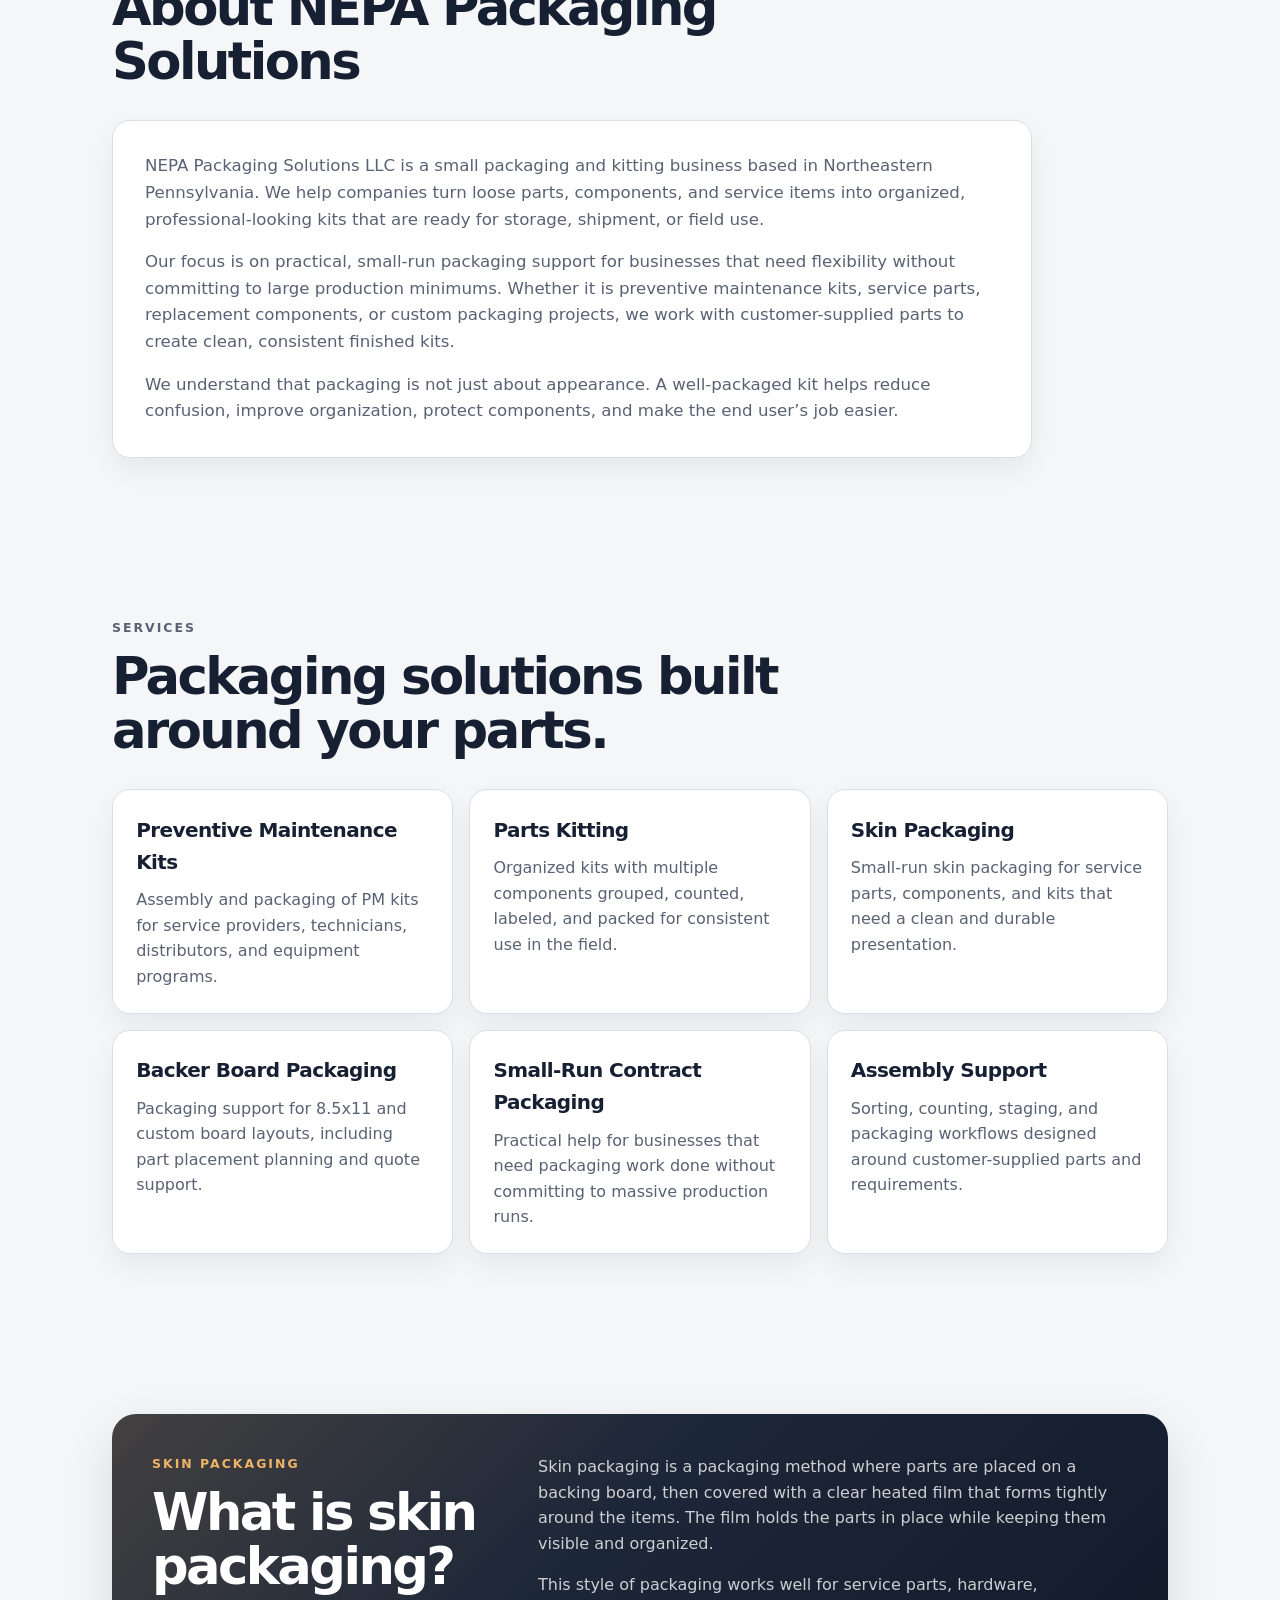
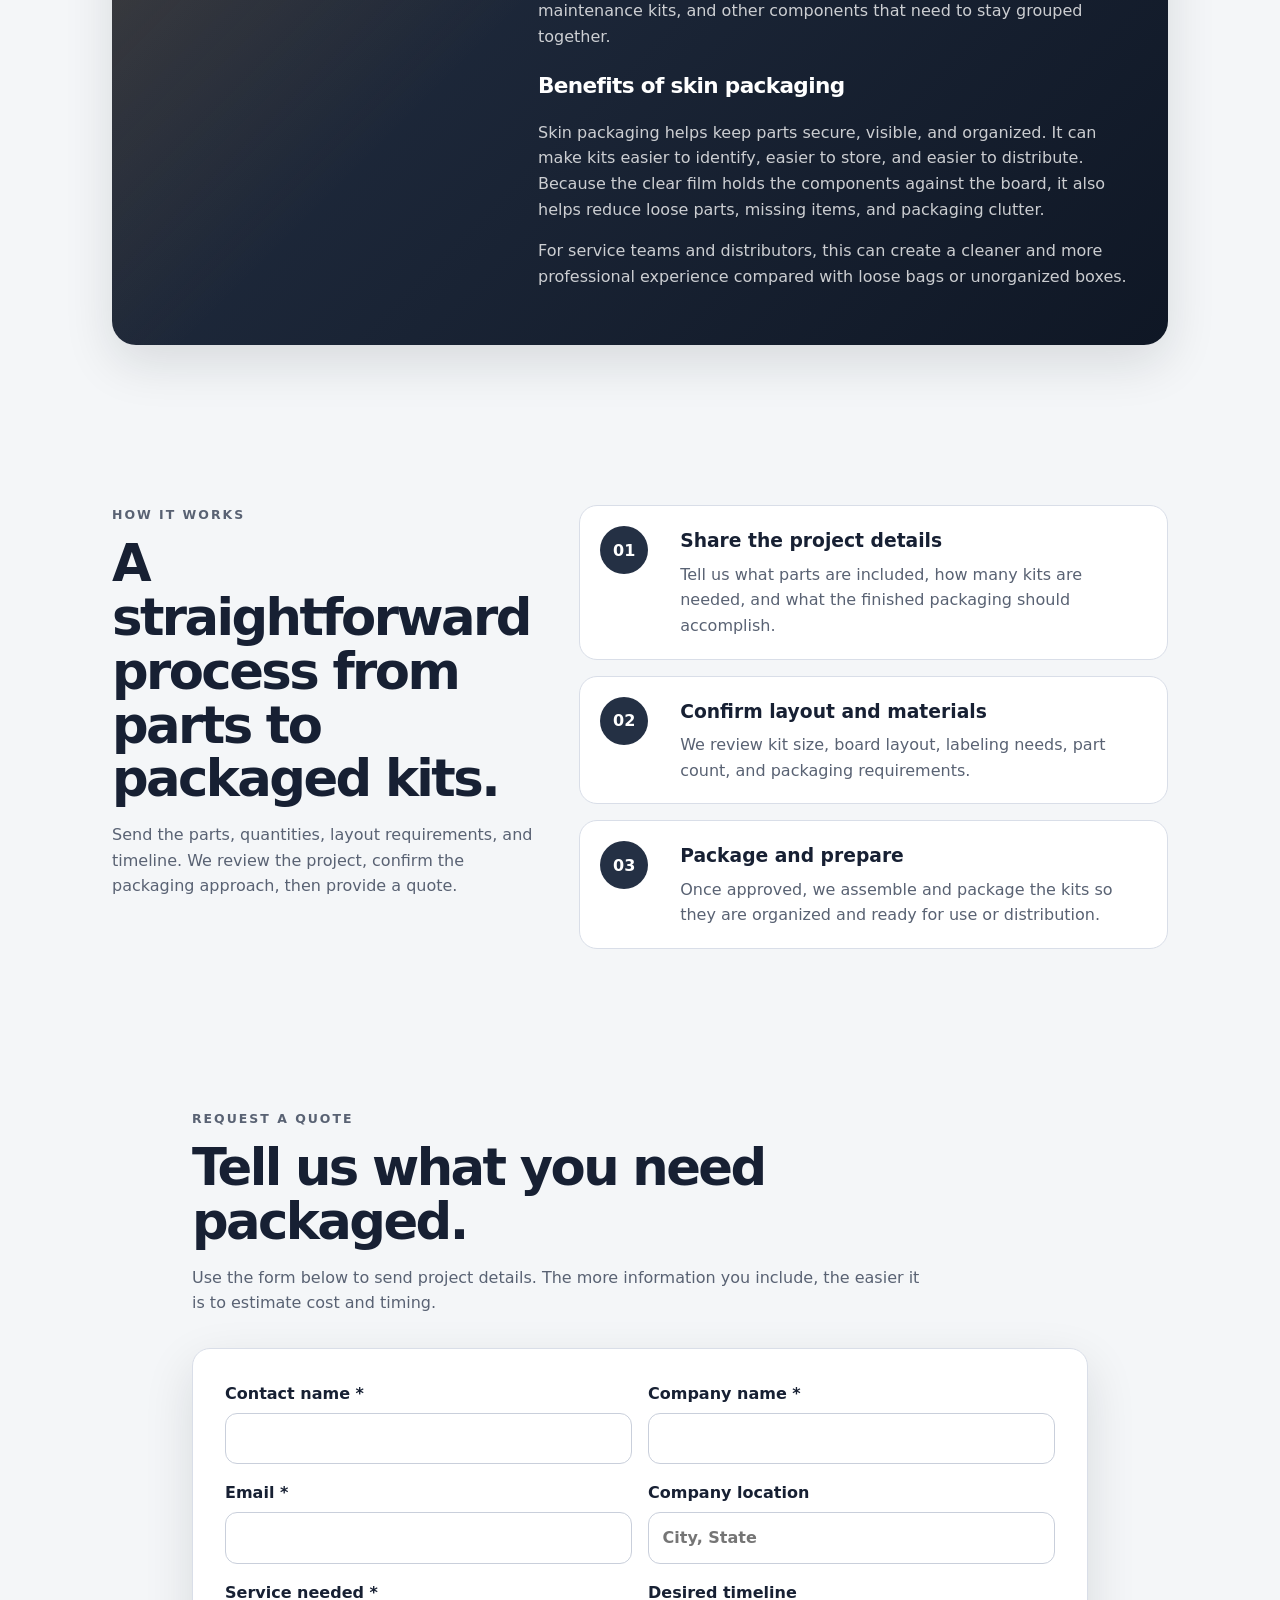
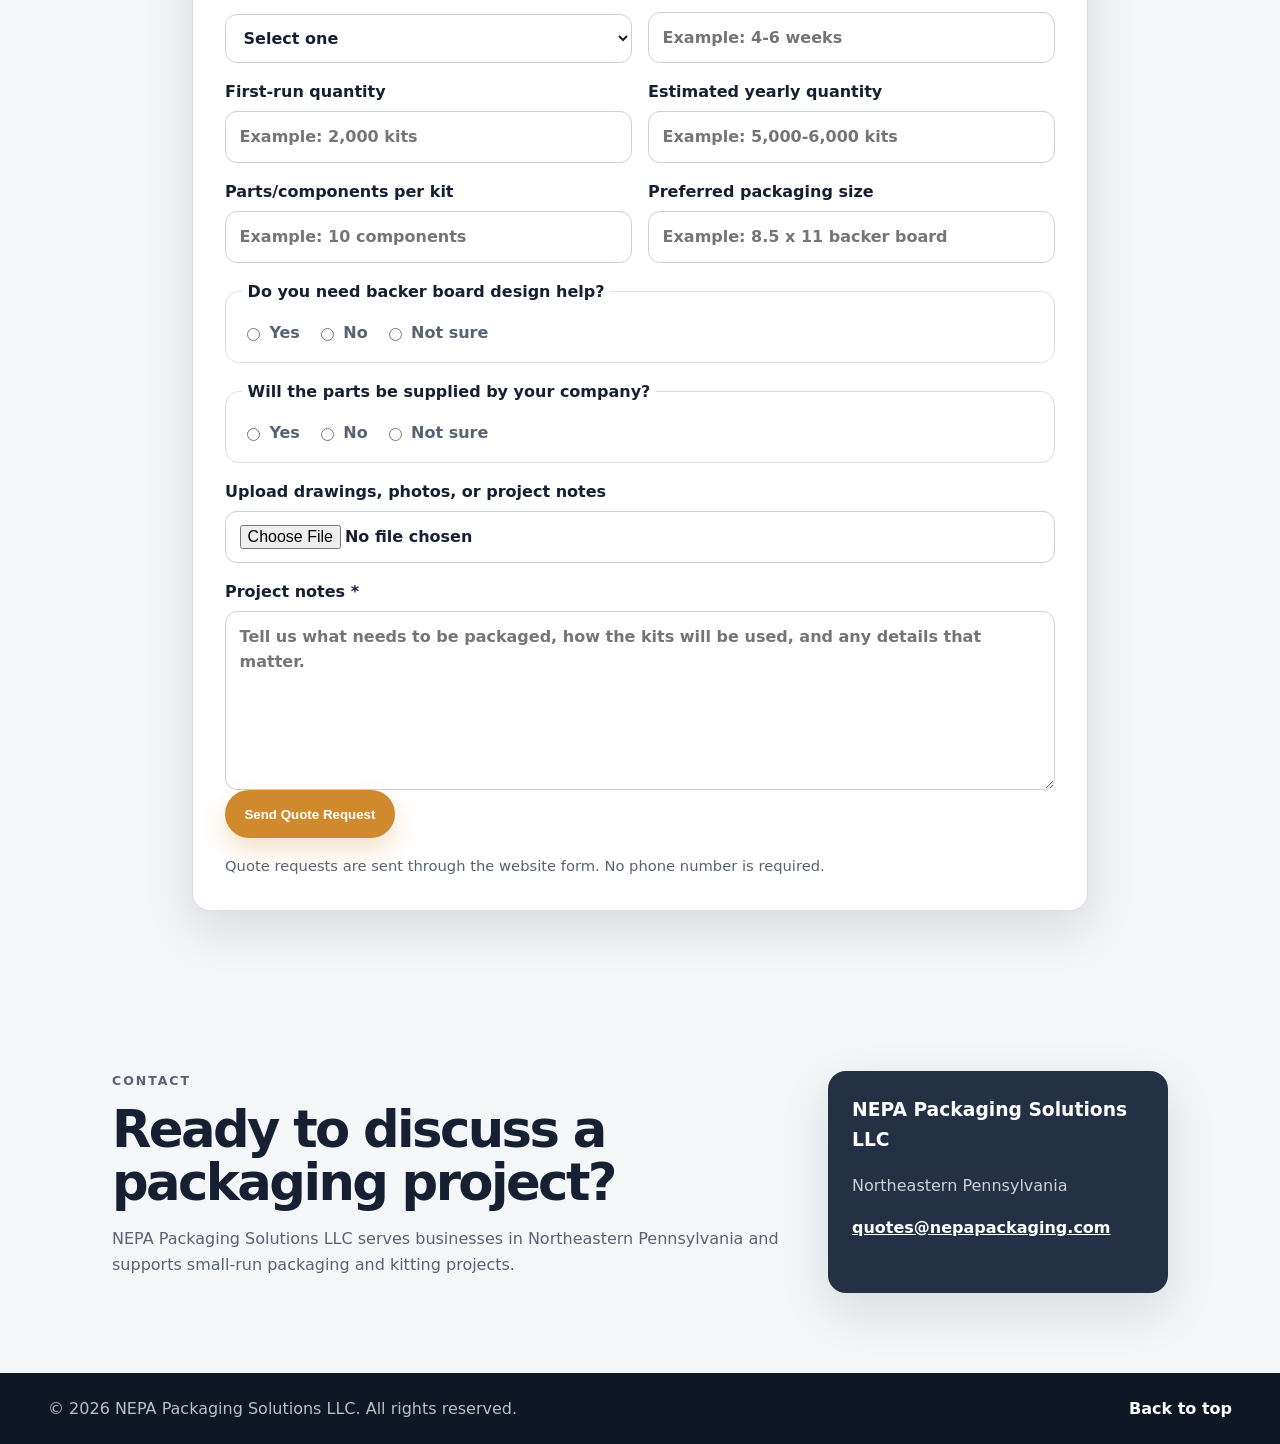
==== commit ec51e8ba: "Add files via upload" ====
--- a/index.html
+++ b/index.html
@@ -22,6 +22,7 @@
     </button>
 
     <nav class="site-nav" aria-label="Main navigation">
+      <a href="#about">About</a>
       <a href="#services">Services</a>
       <a href="#process">Process</a>
       <a href="#quote">Request a Quote</a>
@@ -69,6 +70,25 @@
       </p>
     </section>
 
+    <section class="section about-section" id="about">
+      <div class="section-heading">
+        <p class="eyebrow">About</p>
+        <h2>About NEPA Packaging Solutions</h2>
+      </div>
+
+      <div class="text-panel">
+        <p>
+          NEPA Packaging Solutions LLC is a small packaging and kitting business based in Northeastern Pennsylvania. We help companies turn loose parts, components, and service items into organized, professional-looking kits that are ready for storage, shipment, or field use.
+        </p>
+        <p>
+          Our focus is on practical, small-run packaging support for businesses that need flexibility without committing to large production minimums. Whether it is preventive maintenance kits, service parts, replacement components, or custom packaging projects, we work with customer-supplied parts to create clean, consistent finished kits.
+        </p>
+        <p>
+          We understand that packaging is not just about appearance. A well-packaged kit helps reduce confusion, improve organization, protect components, and make the end user’s job easier.
+        </p>
+      </div>
+    </section>
+
     <section class="section" id="services">
       <div class="section-heading">
         <p class="eyebrow">Services</p>
@@ -105,6 +125,31 @@
           <h3>Assembly Support</h3>
           <p>Sorting, counting, staging, and packaging workflows designed around customer-supplied parts and requirements.</p>
         </article>
+      </div>
+    </section>
+
+    <section class="section skin-section">
+      <div class="skin-panel">
+        <div>
+          <p class="eyebrow">Skin packaging</p>
+          <h2>What is skin packaging?</h2>
+        </div>
+
+        <div class="skin-copy">
+          <p>
+            Skin packaging is a packaging method where parts are placed on a backing board, then covered with a clear heated film that forms tightly around the items. The film holds the parts in place while keeping them visible and organized.
+          </p>
+          <p>
+            This style of packaging works well for service parts, hardware, maintenance kits, and other components that need to stay grouped together.
+          </p>
+          <h3>Benefits of skin packaging</h3>
+          <p>
+            Skin packaging helps keep parts secure, visible, and organized. It can make kits easier to identify, easier to store, and easier to distribute. Because the clear film holds the components against the board, it also helps reduce loose parts, missing items, and packaging clutter.
+          </p>
+          <p>
+            For service teams and distributors, this can create a cleaner and more professional experience compared with loose bags or unorganized boxes.
+          </p>
+        </div>
       </div>
     </section>
 
--- a/styles.css
+++ b/styles.css
@@ -40,7 +40,7 @@
   align-items: center;
   justify-content: space-between;
   gap: 1.5rem;
-  padding: 0.65rem clamp(1rem, 4vw, 3rem);
+  padding: 0.45rem clamp(1rem, 4vw, 3rem);
   background: rgba(244, 246, 248, 0.94);
   border-bottom: 1px solid var(--line);
   backdrop-filter: blur(14px);
@@ -54,16 +54,16 @@
 
 .brand-logo {
   display: block;
-  width: min(310px, 58vw);
+  width: min(400px, 62vw);
   height: auto;
-  max-height: 74px;
+  max-height: 115px;
   object-fit: contain;
 }
 
 .site-nav {
   display: flex;
   align-items: center;
-  gap: 1.25rem;
+  gap: 1.05rem;
   color: var(--muted);
   font-size: 0.96rem;
   font-weight: 650;
@@ -92,6 +92,8 @@
 }
 
 .hero {
+  position: relative;
+  overflow: hidden;
   display: grid;
   grid-template-columns: minmax(0, 1.25fr) minmax(280px, 0.75fr);
   align-items: center;
@@ -99,6 +101,22 @@
   max-width: var(--max-width);
   margin: 0 auto;
   padding: clamp(4rem, 8vw, 7rem) clamp(1rem, 4vw, 2rem);
+}
+
+.hero::before {
+  content: "";
+  position: absolute;
+  inset: 0;
+  background: url("assets/nepa-packaging-solutions-watermark.png") no-repeat right center;
+  background-size: min(670px, 52vw);
+  opacity: 0.055;
+  pointer-events: none;
+}
+
+.hero-content,
+.hero-card {
+  position: relative;
+  z-index: 1;
 }
 
 .hero-content h1 {
@@ -217,6 +235,24 @@
   margin-bottom: 2rem;
 }
 
+.text-panel {
+  max-width: 920px;
+  padding: clamp(1.25rem, 4vw, 2rem);
+  border: 1px solid var(--line);
+  border-radius: var(--radius);
+  background: var(--surface);
+  box-shadow: 0 12px 28px rgba(15, 23, 37, 0.06);
+}
+
+.text-panel p {
+  margin: 0;
+  font-size: 1.04rem;
+}
+
+.text-panel p + p {
+  margin-top: 1rem;
+}
+
 .card-grid {
   display: grid;
   grid-template-columns: repeat(3, minmax(0, 1fr));
@@ -238,6 +274,42 @@
 }
 
 .service-card p { margin: 0; }
+
+.skin-panel {
+  display: grid;
+  grid-template-columns: 0.75fr 1.25fr;
+  gap: 2rem;
+  padding: clamp(1.5rem, 5vw, 2.5rem);
+  border-radius: calc(var(--radius) + 6px);
+  color: #ffffff;
+  background:
+    linear-gradient(135deg, rgba(208, 138, 45, 0.18), transparent 38%),
+    linear-gradient(135deg, var(--industrial), var(--industrial-2));
+  box-shadow: var(--shadow);
+}
+
+.skin-panel .eyebrow {
+  color: #f1b365;
+}
+
+.skin-panel h2,
+.skin-panel h3 {
+  color: #ffffff;
+}
+
+.skin-panel h3 {
+  margin: 1.25rem 0 0.35rem;
+  font-size: 1.35rem;
+  letter-spacing: -0.03em;
+}
+
+.skin-panel p {
+  color: rgba(255,255,255,0.78);
+}
+
+.skin-copy p:first-child {
+  margin-top: 0;
+}
 
 .split {
   display: grid;
@@ -418,6 +490,18 @@
 }
 
 .thank-you-card p { color: var(--muted); }
+
+@media (max-width: 980px) {
+  .brand-logo {
+    width: min(320px, 52vw);
+    max-height: 95px;
+  }
+
+  .site-nav {
+    gap: 0.8rem;
+    font-size: 0.9rem;
+  }
+}
 
 @media (max-width: 850px) {
   .nav-toggle { display: inline-block; }
@@ -443,8 +527,14 @@
     border-radius: 12px;
   }
 
-  .hero, .intro, .split, .contact-section {
+  .hero, .intro, .split, .contact-section, .skin-panel {
     grid-template-columns: 1fr;
+  }
+
+  .hero::before {
+    background-position: right 20% center;
+    background-size: 520px;
+    opacity: 0.04;
   }
 
   .card-grid {
@@ -455,9 +545,20 @@
 }
 
 @media (max-width: 560px) {
+  .site-header {
+    padding-top: 0.35rem;
+    padding-bottom: 0.35rem;
+  }
+
   .brand-logo {
-    width: min(240px, 68vw);
-    max-height: 62px;
+    width: min(275px, 70vw);
+    max-height: 88px;
+  }
+
+  .hero::before {
+    background-position: center top 1.5rem;
+    background-size: 390px;
+    opacity: 0.035;
   }
 
   .card-grid, .form-grid {
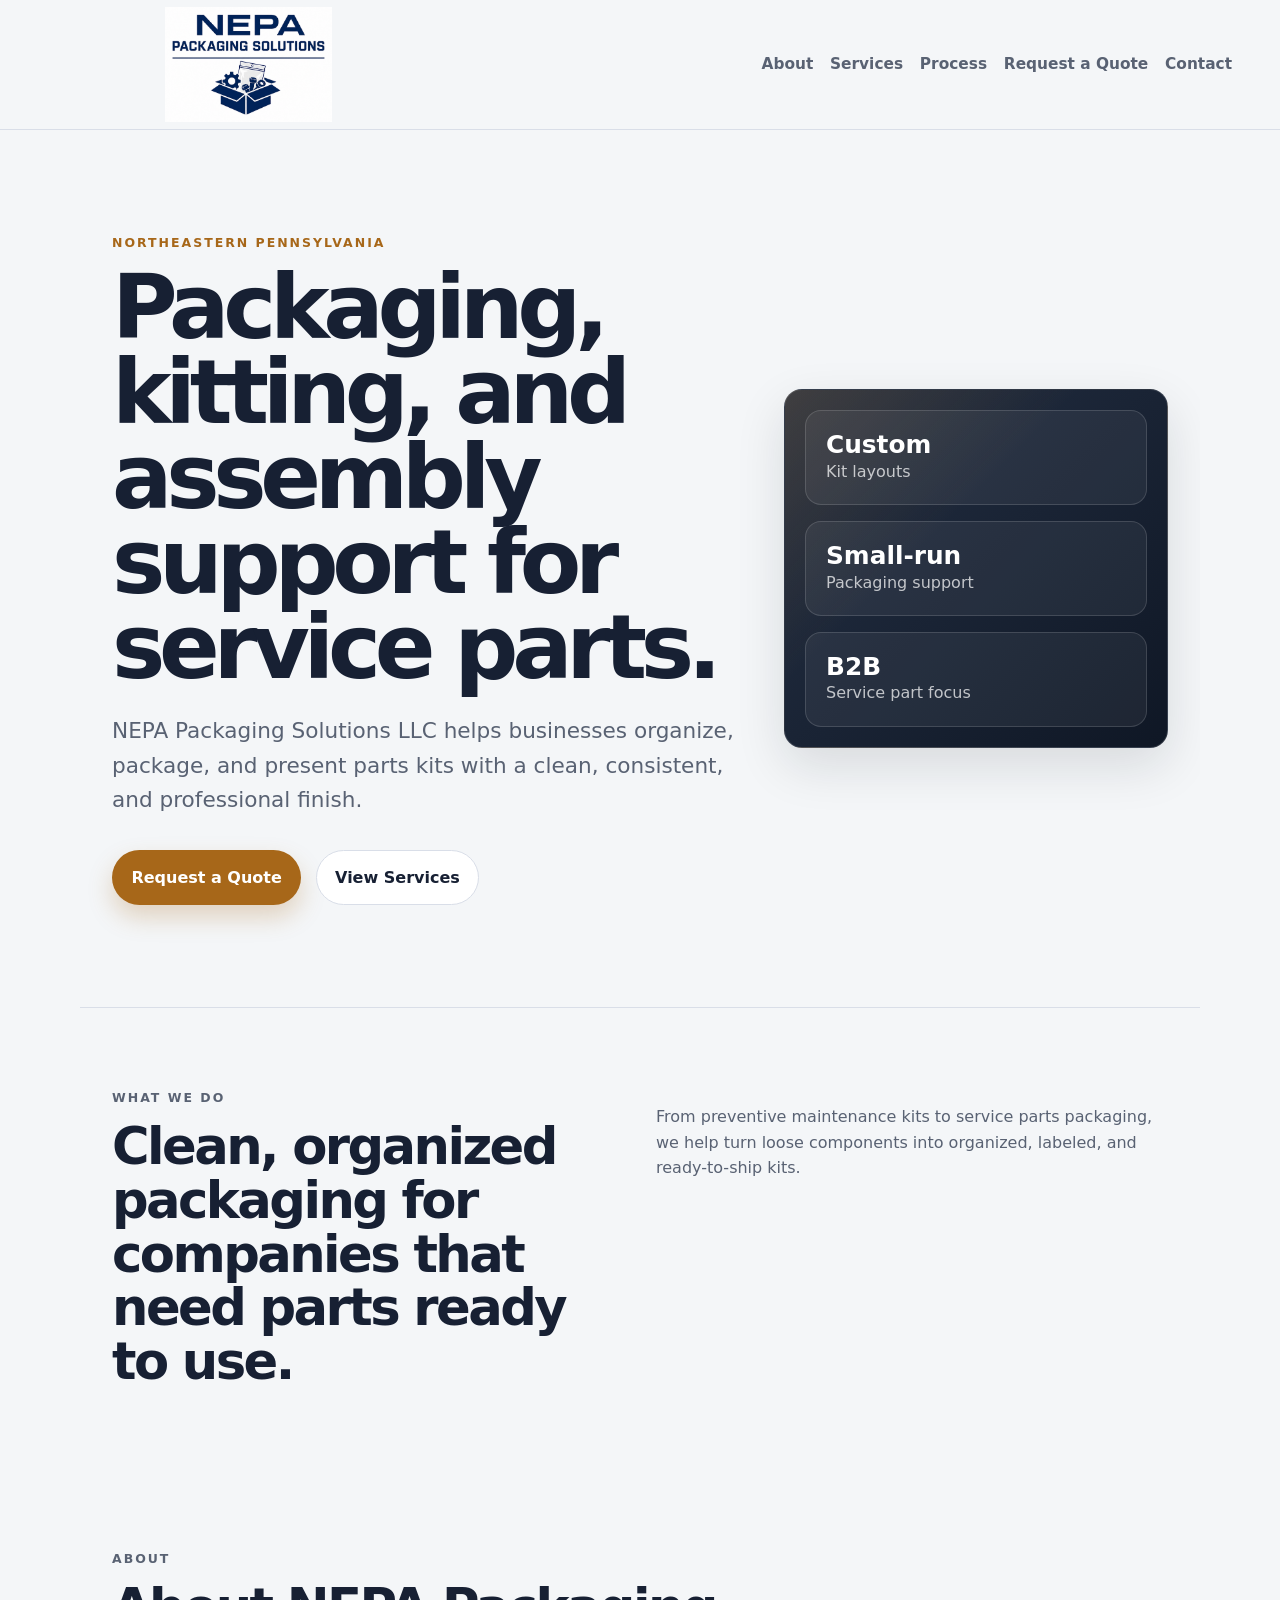
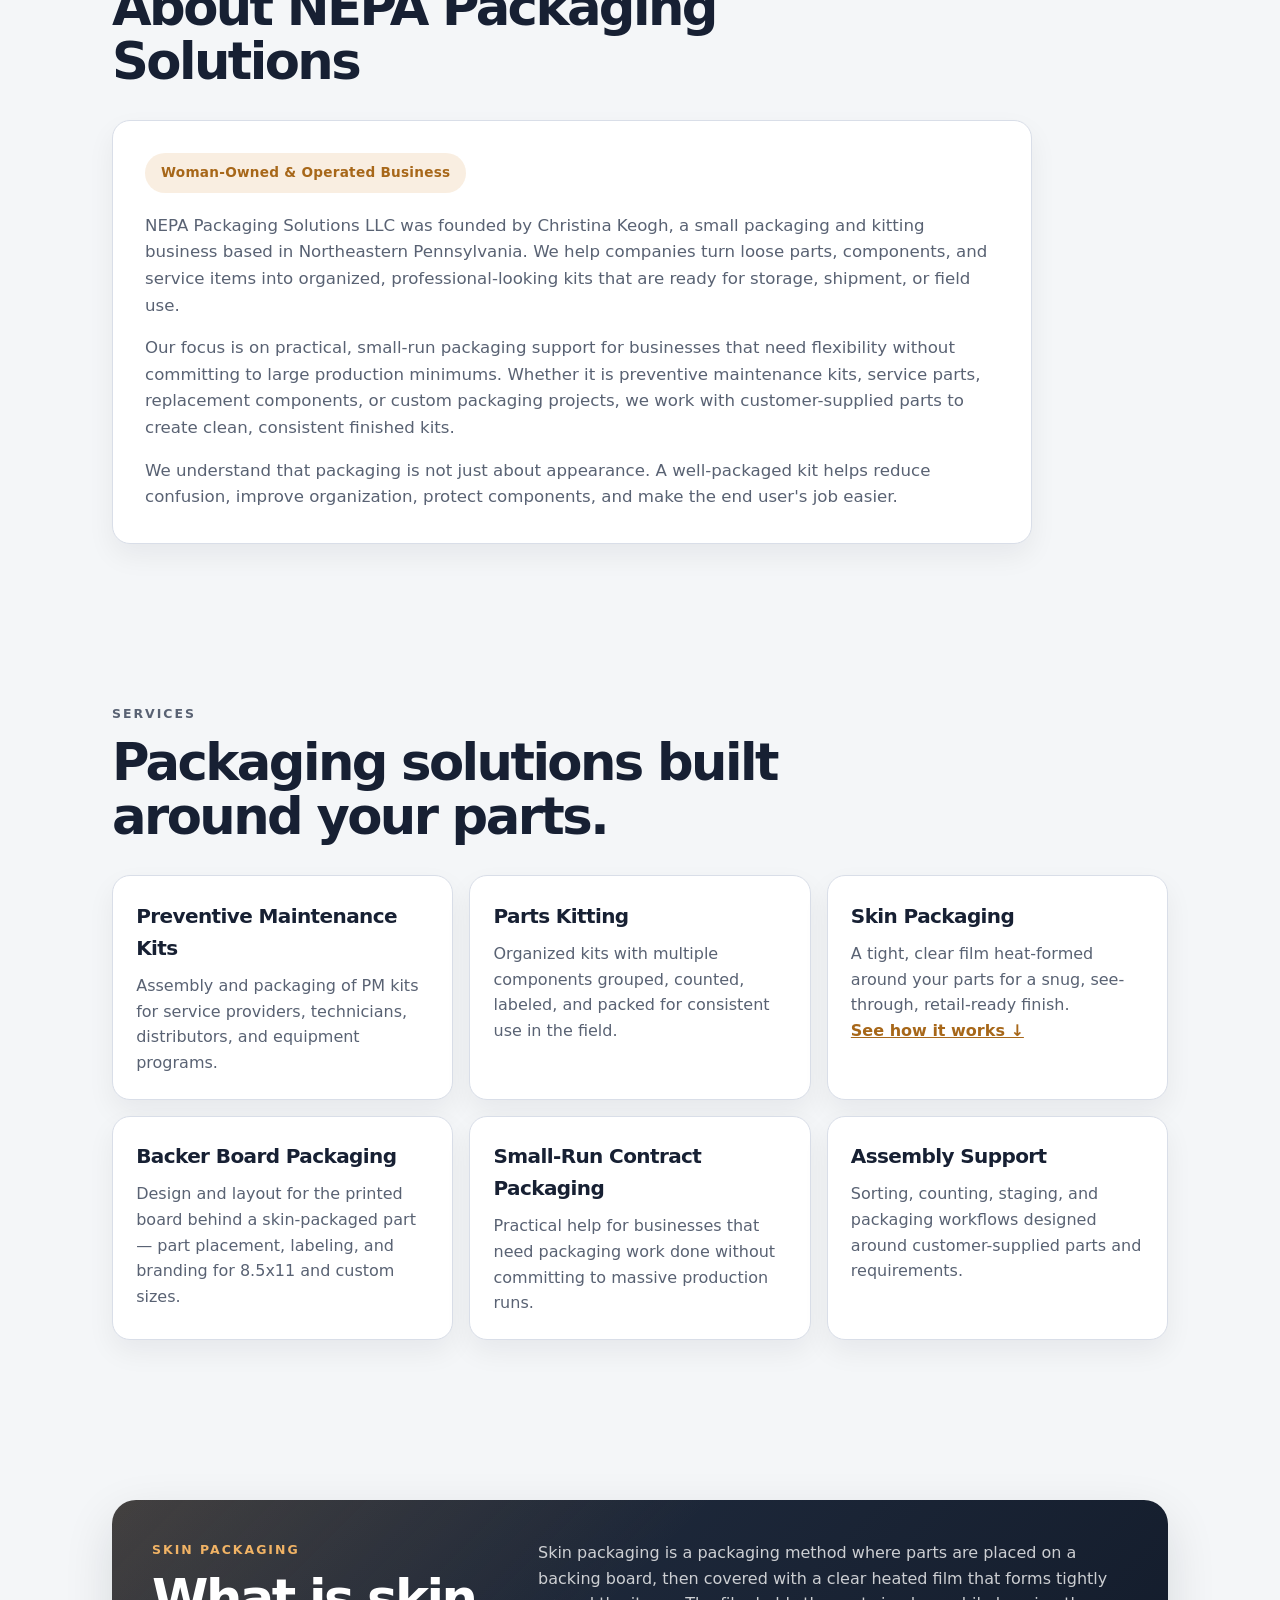
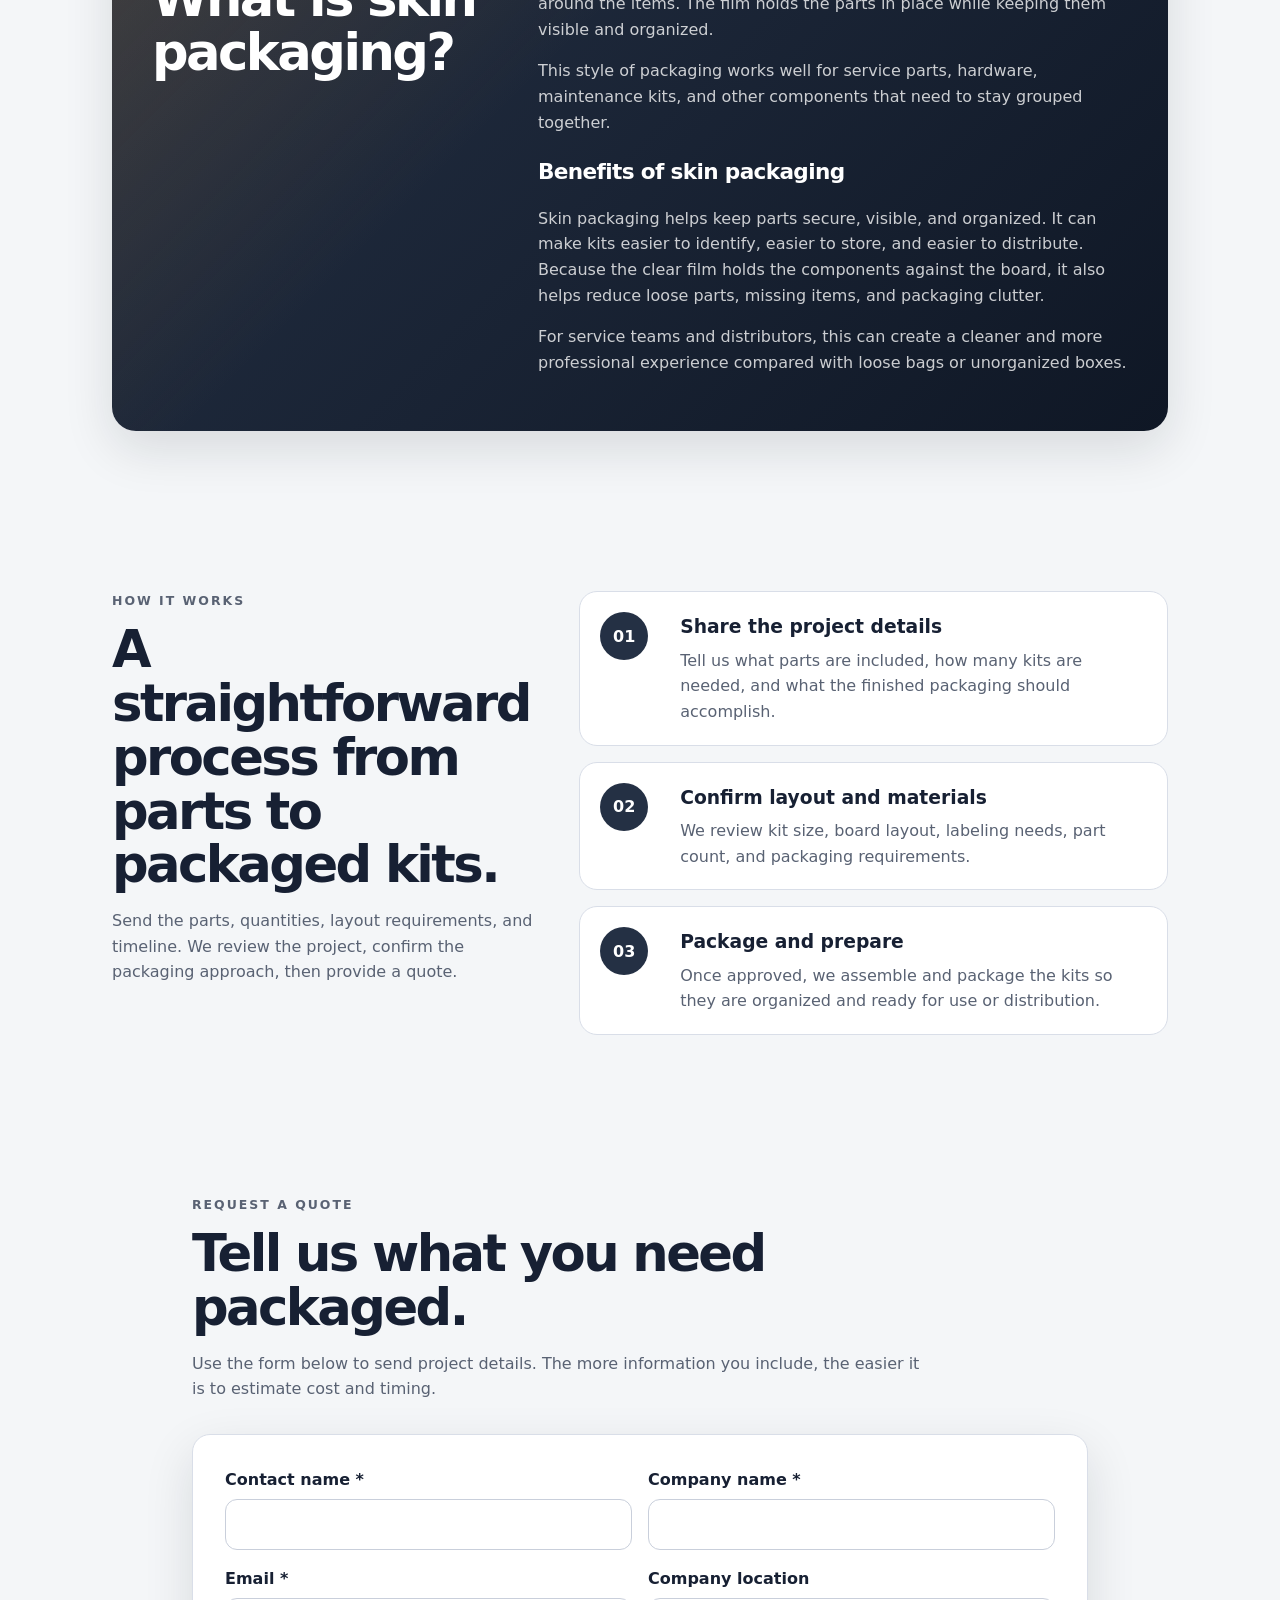
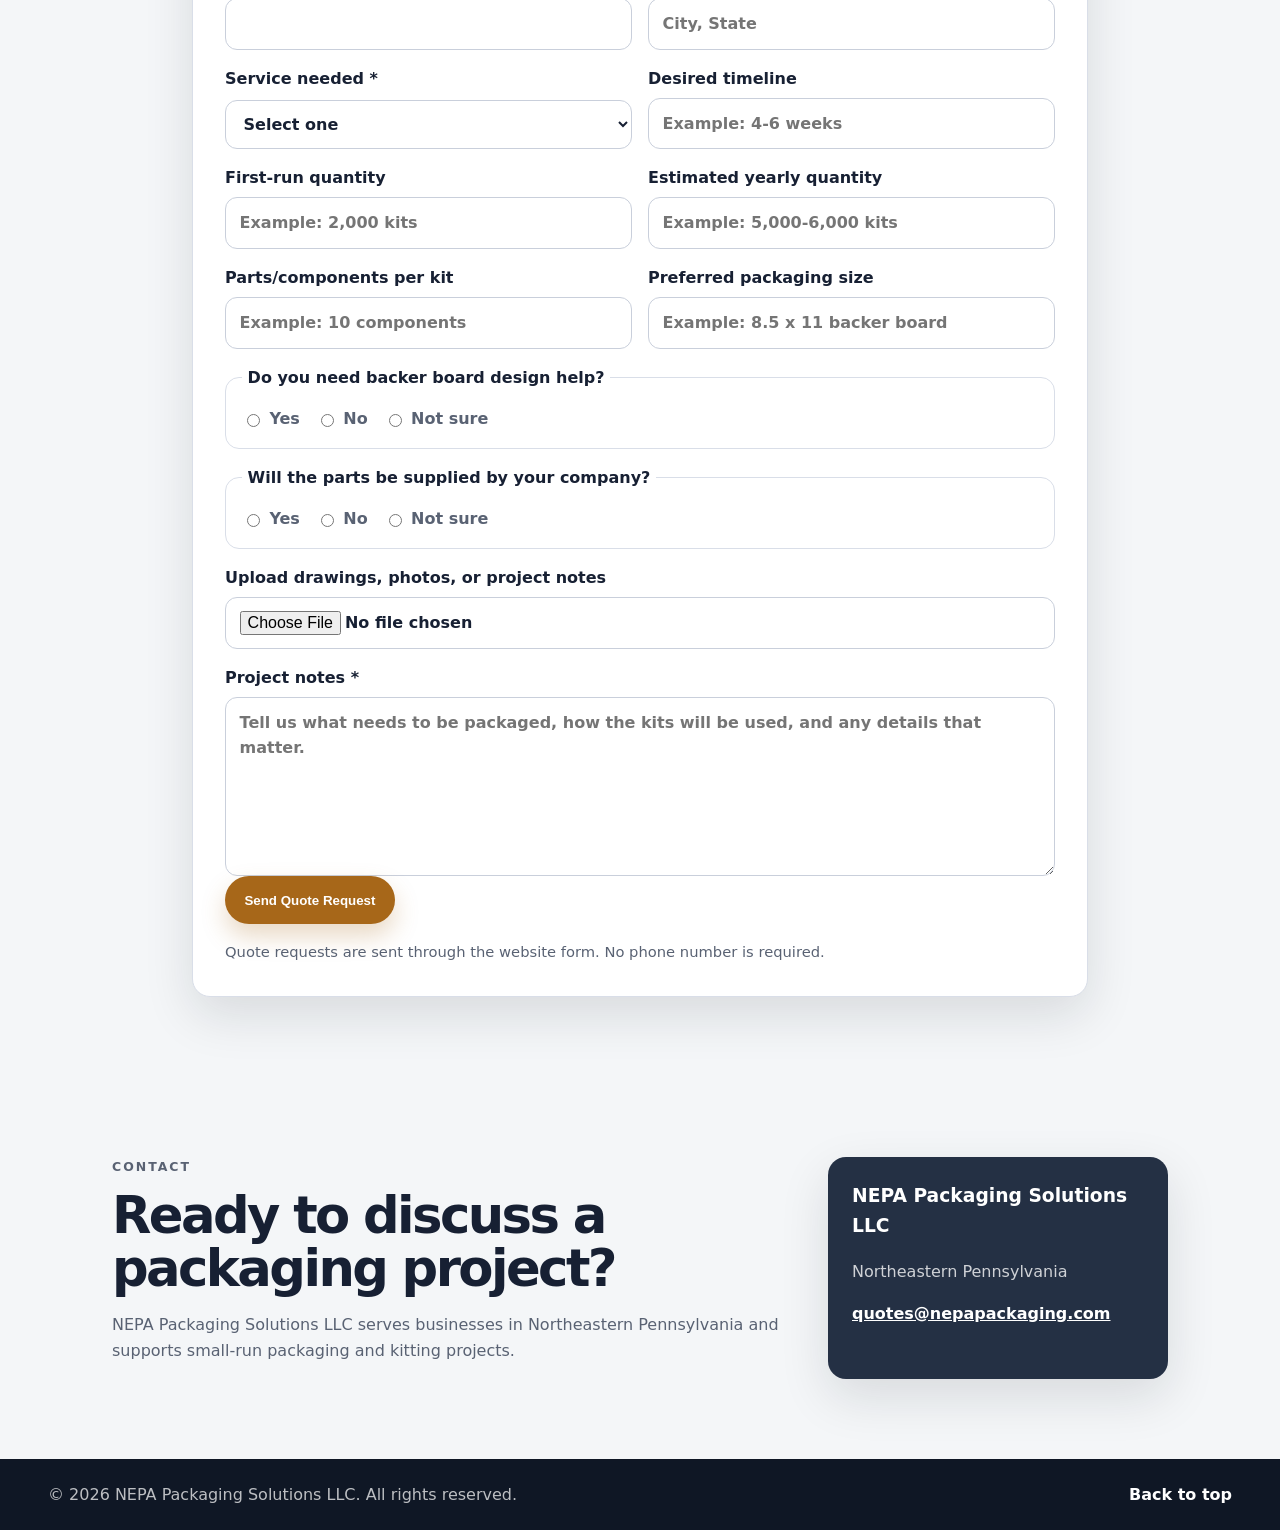
==== commit 3715b31b: "Add files via upload" ====
--- a/index.html
+++ b/index.html
@@ -77,14 +77,15 @@
       </div>
 
       <div class="text-panel">
-        <p>
-          NEPA Packaging Solutions LLC is a small packaging and kitting business based in Northeastern Pennsylvania. We help companies turn loose parts, components, and service items into organized, professional-looking kits that are ready for storage, shipment, or field use.
+        <span class="badge">Woman-Owned &amp; Operated Business</span>
+        <p>
+          NEPA Packaging Solutions LLC was founded by Christina Keogh, a small packaging and kitting business based in Northeastern Pennsylvania. We help companies turn loose parts, components, and service items into organized, professional-looking kits that are ready for storage, shipment, or field use.
         </p>
         <p>
           Our focus is on practical, small-run packaging support for businesses that need flexibility without committing to large production minimums. Whether it is preventive maintenance kits, service parts, replacement components, or custom packaging projects, we work with customer-supplied parts to create clean, consistent finished kits.
         </p>
         <p>
-          We understand that packaging is not just about appearance. A well-packaged kit helps reduce confusion, improve organization, protect components, and make the end user’s job easier.
+          We understand that packaging is not just about appearance. A well-packaged kit helps reduce confusion, improve organization, protect components, and make the end user's job easier.
         </p>
       </div>
     </section>
@@ -108,12 +109,12 @@
 
         <article class="service-card">
           <h3>Skin Packaging</h3>
-          <p>Small-run skin packaging for service parts, components, and kits that need a clean and durable presentation.</p>
+          <p>A tight, clear film heat-formed around your parts for a snug, see-through, retail-ready finish. <a href="#skin-packaging">See how it works &darr;</a></p>
         </article>
 
         <article class="service-card">
           <h3>Backer Board Packaging</h3>
-          <p>Packaging support for 8.5x11 and custom board layouts, including part placement planning and quote support.</p>
+          <p>Design and layout for the printed board behind a skin-packaged part &mdash; part placement, labeling, and branding for 8.5x11 and custom sizes.</p>
         </article>
 
         <article class="service-card">
@@ -128,7 +129,7 @@
       </div>
     </section>
 
-    <section class="section skin-section">
+    <section class="section skin-section" id="skin-packaging">
       <div class="skin-panel">
         <div>
           <p class="eyebrow">Skin packaging</p>
--- a/styles.css
+++ b/styles.css
@@ -168,11 +168,11 @@
 
 .button-primary {
   color: #ffffff;
-  background: var(--accent);
-  box-shadow: 0 12px 24px rgba(208, 138, 45, 0.25);
-}
-
-.button-primary:hover { background: var(--accent-dark); }
+  background: var(--accent-dark);
+  box-shadow: 0 12px 24px rgba(167, 103, 25, 0.25);
+}
+
+.button-primary:hover { background: #8a5514; }
 
 .button-secondary {
   color: var(--ink);
@@ -212,6 +212,7 @@
   max-width: var(--max-width);
   margin: 0 auto;
   padding: clamp(3rem, 7vw, 5rem) clamp(1rem, 4vw, 2rem);
+  scroll-margin-top: 7.5rem;
 }
 
 .intro {
@@ -253,6 +254,20 @@
   margin-top: 1rem;
 }
 
+.badge {
+  display: inline-flex;
+  align-items: center;
+  align-self: start;
+  margin-bottom: 1.25rem;
+  padding: 0.55rem 1rem;
+  border-radius: 999px;
+  background: rgba(208, 138, 45, 0.14);
+  color: var(--accent-dark);
+  font-size: 0.85rem;
+  font-weight: 800;
+  letter-spacing: 0.02em;
+}
+
 .card-grid {
   display: grid;
   grid-template-columns: repeat(3, minmax(0, 1fr));
@@ -274,6 +289,13 @@
 }
 
 .service-card p { margin: 0; }
+
+.service-card a {
+  color: var(--accent-dark);
+  font-weight: 750;
+  text-decoration: underline;
+  white-space: nowrap;
+}
 
 .skin-panel {
   display: grid;
